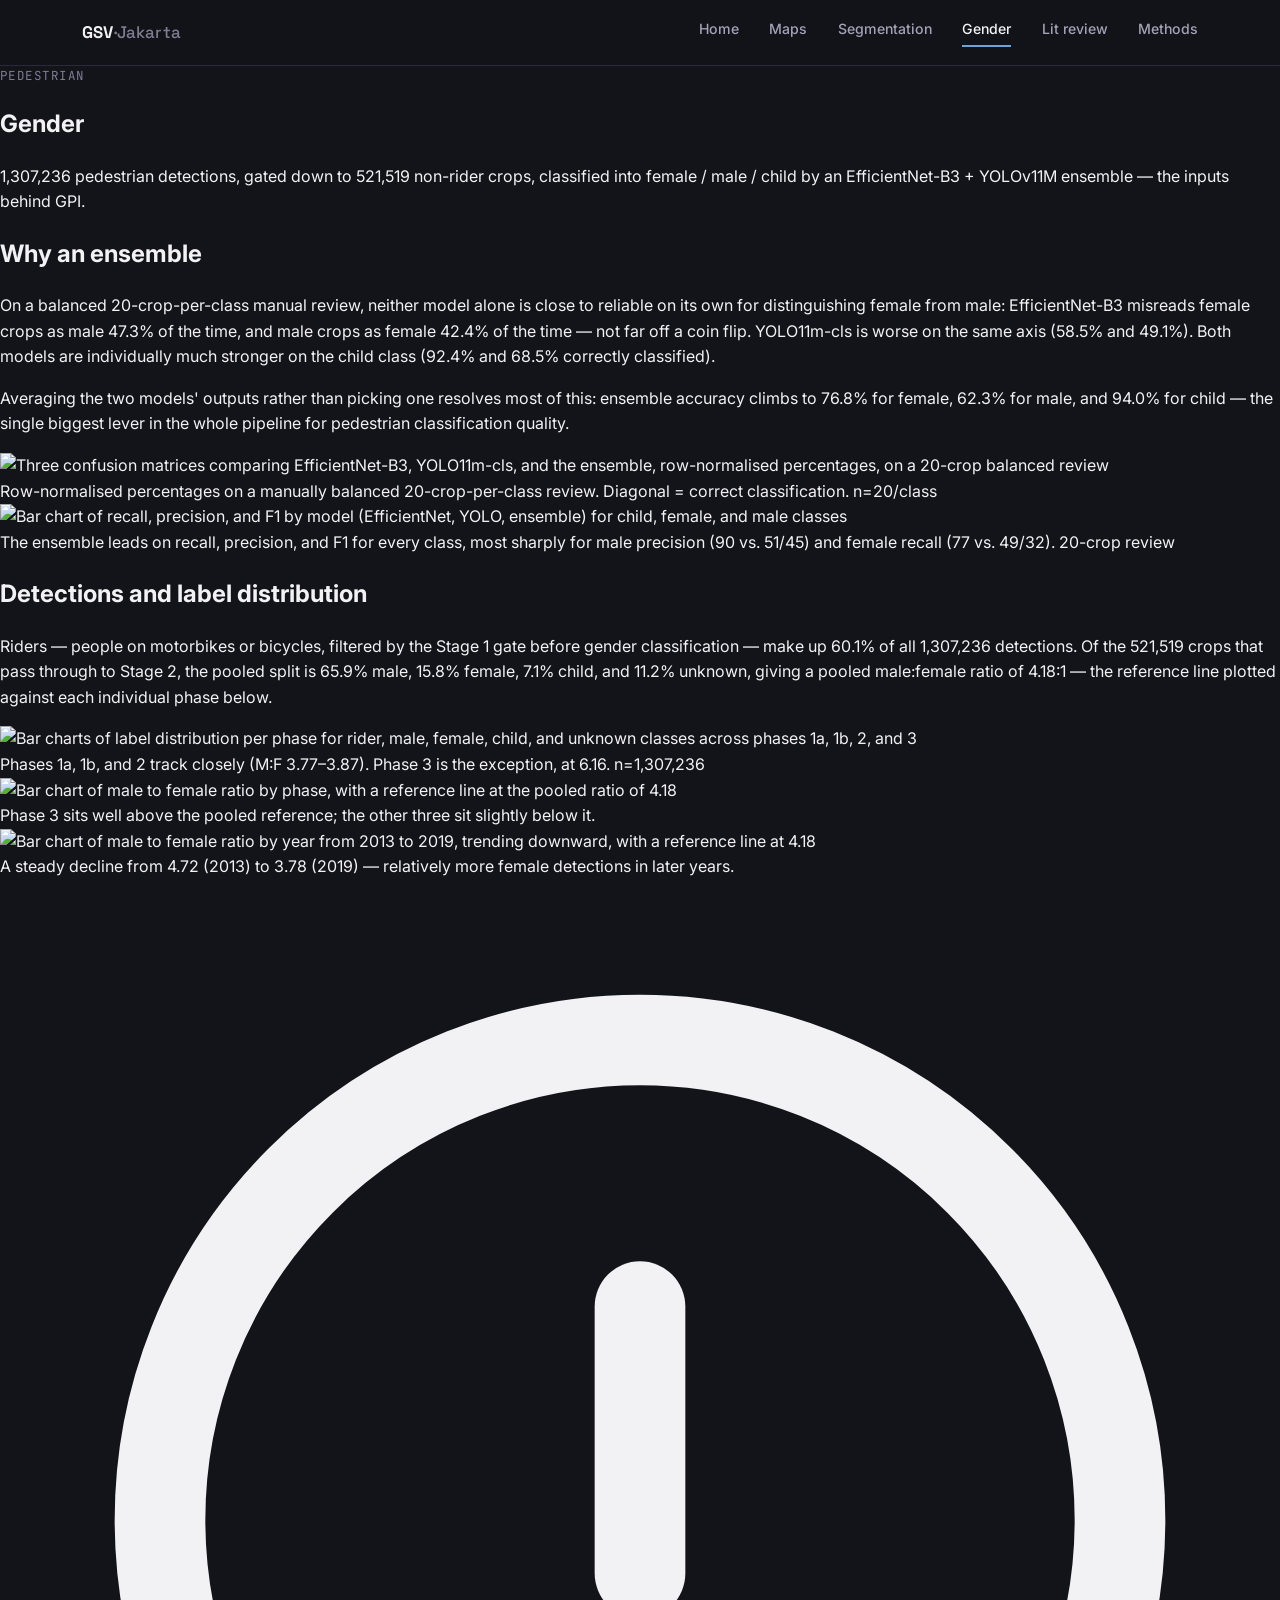
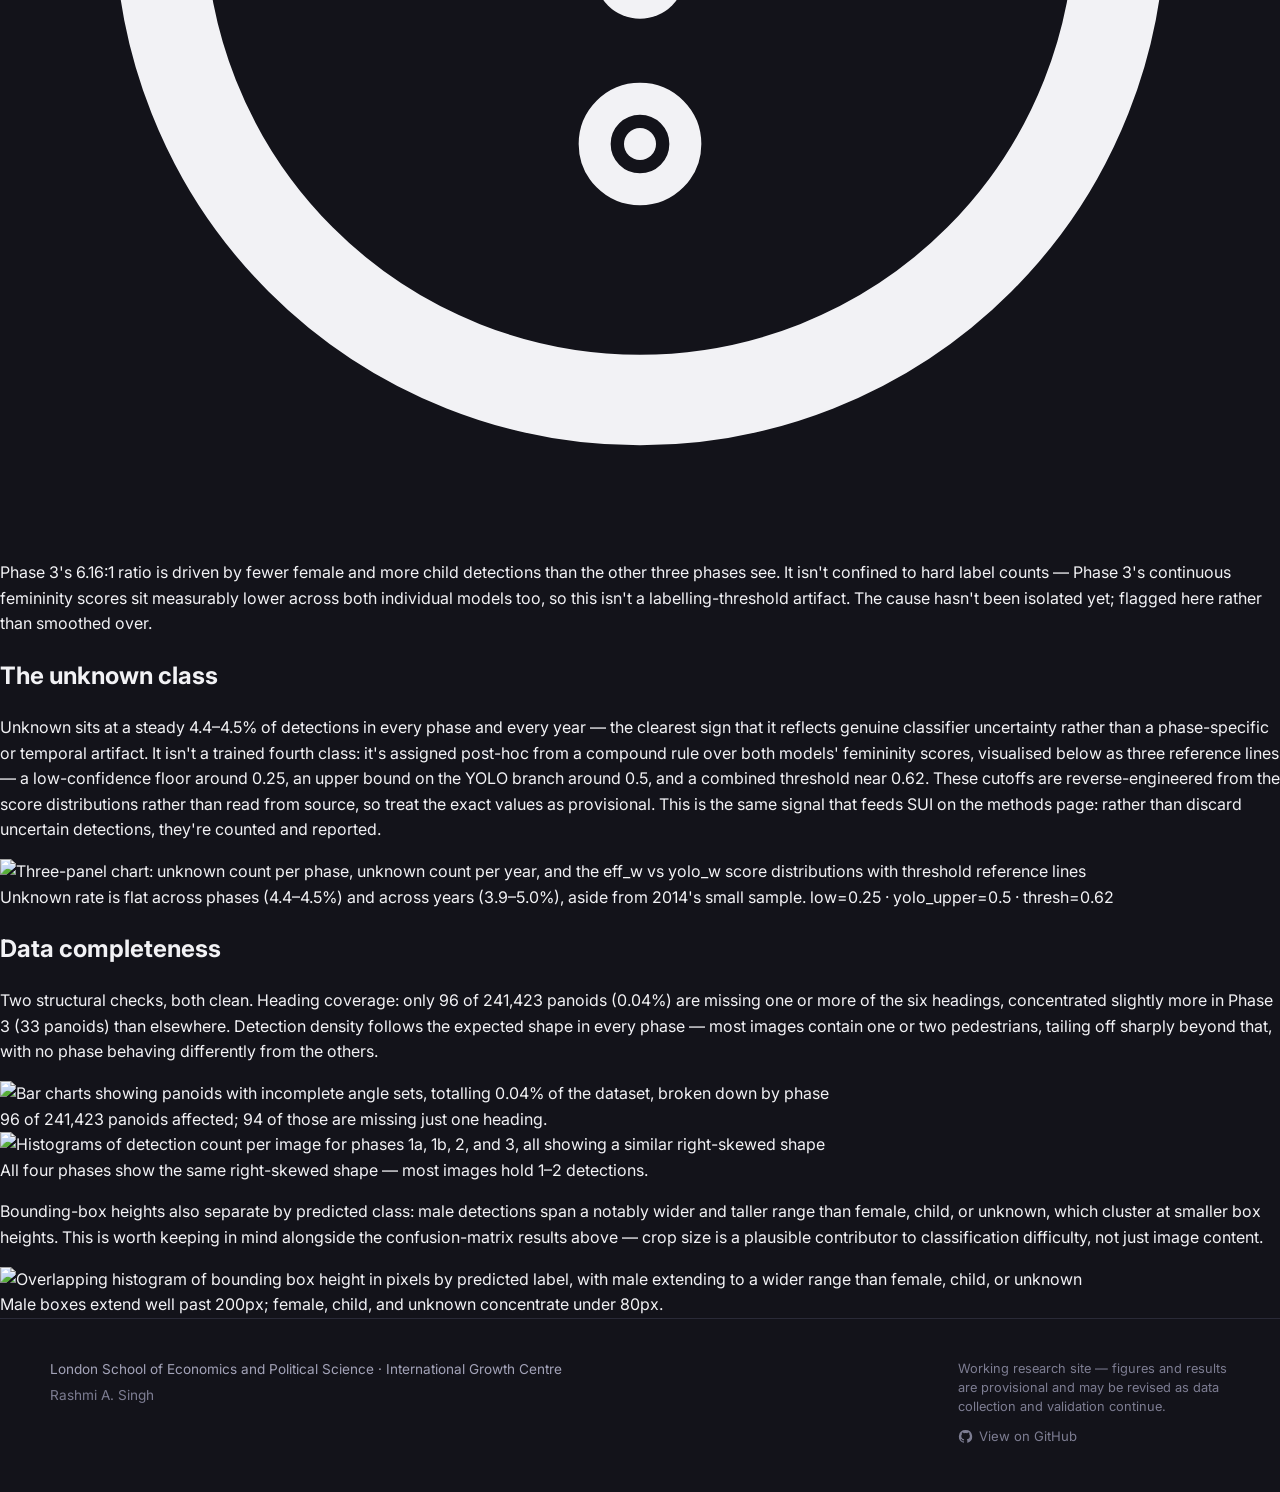
==== gender.html @ 0da16a94 "rest of the pages" ====
<!DOCTYPE html>
<html lang="en">
<head>
<meta charset="UTF-8">
<meta name="viewport" content="width=device-width, initial-scale=1.0">
<title>Gender — GSV-Jakarta</title>
<meta name="description" content="Pedestrian gender classification results across 1.3M+ detections: ensemble validation, label distribution by phase, the unknown class, and data completeness checks.">
<link rel="preconnect" href="https://fonts.googleapis.com">
<link rel="preconnect" href="https://fonts.gstatic.com" crossorigin>
<link href="https://fonts.googleapis.com/css2?family=Space+Grotesk:wght@500;700&family=Inter:wght@400;500;600&family=JetBrains+Mono:wght@400;500&display=swap" rel="stylesheet">
<link rel="stylesheet" href="style.css">
</head>
<body>

<header class="site-header">
  <nav class="nav">
    <a href="index.html" class="nav-logo">GSV<span>·Jakarta</span></a>
    <div class="nav-links">
      <a href="index.html" class="nav-link">Home</a>
      <a href="maps.html" class="nav-link">Maps</a>
      <a href="segmentation.html" class="nav-link">Segmentation</a>
      <a href="gender.html" class="nav-link active">Gender</a>
      <a href="litreview.html" class="nav-link">Lit review</a>
      <a href="methods.html" class="nav-link">Methods</a>
    </div>
  </nav>
</header>

<main>

  <section class="page-hero">
    <div class="page-hero-inner">
      <p class="eyebrow">Pedestrian</p>
      <h1 class="page-title">Gender</h1>
      <p class="page-intro">1,307,236 pedestrian detections, gated down to 521,519 non-rider crops, classified into female / male / child by an EfficientNet-B3 + YOLOv11M ensemble &mdash; the inputs behind GPI.</p>
    </div>
  </section>

  <section class="content-section">
    <div class="content-inner">
      <h2>Why an ensemble</h2>
      <div class="prose">
        <p>On a balanced 20-crop-per-class manual review, neither model alone is close to reliable on its own for distinguishing female from male: EfficientNet-B3 misreads female crops as male 47.3% of the time, and male crops as female 42.4% of the time &mdash; not far off a coin flip. YOLO11m-cls is worse on the same axis (58.5% and 49.1%). Both models are individually much stronger on the child class (92.4% and 68.5% correctly classified).</p>
        <p>Averaging the two models' outputs rather than picking one resolves most of this: ensemble accuracy climbs to 76.8% for female, 62.3% for male, and 94.0% for child &mdash; the single biggest lever in the whole pipeline for pedestrian classification quality.</p>
      </div>
      <div class="figure-card">
        <img src="assets/gender/confusion_matrices_3model.png" alt="Three confusion matrices comparing EfficientNet-B3, YOLO11m-cls, and the ensemble, row-normalised percentages, on a 20-crop balanced review">
        <div class="figure-caption">
          <span class="figure-caption-text">Row-normalised percentages on a manually balanced 20-crop-per-class review. Diagonal = correct classification.</span>
          <span class="figure-caption-tag">n=20/class</span>
        </div>
      </div>
      <div class="figure-card">
        <img src="assets/gender/per_class_metrics.png" alt="Bar chart of recall, precision, and F1 by model (EfficientNet, YOLO, ensemble) for child, female, and male classes">
        <div class="figure-caption">
          <span class="figure-caption-text">The ensemble leads on recall, precision, and F1 for every class, most sharply for male precision (90 vs. 51/45) and female recall (77 vs. 49/32).</span>
          <span class="figure-caption-tag">20-crop review</span>
        </div>
      </div>
    </div>
  </section>

  <section class="content-section">
    <div class="content-inner">
      <h2>Detections and label distribution</h2>
      <div class="prose">
        <p>Riders &mdash; people on motorbikes or bicycles, filtered by the Stage 1 gate before gender classification &mdash; make up 60.1% of all 1,307,236 detections. Of the 521,519 crops that pass through to Stage 2, the pooled split is 65.9% male, 15.8% female, 7.1% child, and 11.2% unknown, giving a pooled male:female ratio of 4.18:1 &mdash; the reference line plotted against each individual phase below.</p>
      </div>
      <div class="figure-card">
        <img src="assets/gender/label_distribution.png" alt="Bar charts of label distribution per phase for rider, male, female, child, and unknown classes across phases 1a, 1b, 2, and 3">
        <div class="figure-caption">
          <span class="figure-caption-text">Phases 1a, 1b, and 2 track closely (M:F 3.77&ndash;3.87). Phase 3 is the exception, at 6.16.</span>
          <span class="figure-caption-tag">n=1,307,236</span>
        </div>
      </div>
      <div class="figure-grid">
        <div class="figure-card">
          <img src="assets/gender/mf_ratio_by_phase.png" alt="Bar chart of male to female ratio by phase, with a reference line at the pooled ratio of 4.18">
          <div class="figure-caption">
            <span class="figure-caption-text">Phase 3 sits well above the pooled reference; the other three sit slightly below it.</span>
          </div>
        </div>
        <div class="figure-card">
          <img src="assets/gender/mf_ratio_by_year.png" alt="Bar chart of male to female ratio by year from 2013 to 2019, trending downward, with a reference line at 4.18">
          <div class="figure-caption">
            <span class="figure-caption-text">A steady decline from 4.72 (2013) to 3.78 (2019) &mdash; relatively more female detections in later years.</span>
          </div>
        </div>
      </div>
      <div class="caveat-note">
        <svg viewBox="0 0 24 24" fill="none" stroke="currentColor" stroke-width="1.7" stroke-linecap="round" stroke-linejoin="round" aria-hidden="true"><circle cx="12" cy="12" r="9"/><path d="M12 8v5"/><circle cx="12" cy="16.2" r="0.3" fill="currentColor"/></svg>
        <span>Phase 3's 6.16:1 ratio is driven by fewer female and more child detections than the other three phases see. It isn't confined to hard label counts &mdash; Phase 3's continuous femininity scores sit measurably lower across both individual models too, so this isn't a labelling-threshold artifact. The cause hasn't been isolated yet; flagged here rather than smoothed over.</span>
      </div>
    </div>
  </section>

  <section class="content-section">
    <div class="content-inner">
      <h2>The unknown class</h2>
      <div class="prose">
        <p>Unknown sits at a steady 4.4&ndash;4.5% of detections in every phase and every year &mdash; the clearest sign that it reflects genuine classifier uncertainty rather than a phase-specific or temporal artifact. It isn't a trained fourth class: it's assigned post-hoc from a compound rule over both models' femininity scores, visualised below as three reference lines &mdash; a low-confidence floor around 0.25, an upper bound on the YOLO branch around 0.5, and a combined threshold near 0.62. These cutoffs are reverse-engineered from the score distributions rather than read from source, so treat the exact values as provisional. This is the same signal that feeds SUI on the methods page: rather than discard uncertain detections, they're counted and reported.</p>
      </div>
      <div class="figure-card">
        <img src="assets/gender/unknown_analysis.png" alt="Three-panel chart: unknown count per phase, unknown count per year, and the eff_w vs yolo_w score distributions with threshold reference lines">
        <div class="figure-caption">
          <span class="figure-caption-text">Unknown rate is flat across phases (4.4&ndash;4.5%) and across years (3.9&ndash;5.0%), aside from 2014's small sample.</span>
          <span class="figure-caption-tag">low=0.25 &middot; yolo_upper=0.5 &middot; thresh=0.62</span>
        </div>
      </div>
    </div>
  </section>

  <section class="content-section">
    <div class="content-inner">
      <h2>Data completeness</h2>
      <div class="prose">
        <p>Two structural checks, both clean. Heading coverage: only 96 of 241,423 panoids (0.04%) are missing one or more of the six headings, concentrated slightly more in Phase 3 (33 panoids) than elsewhere. Detection density follows the expected shape in every phase &mdash; most images contain one or two pedestrians, tailing off sharply beyond that, with no phase behaving differently from the others.</p>
      </div>
      <div class="figure-grid">
        <div class="figure-card">
          <img src="assets/gender/angle_coverage.png" alt="Bar charts showing panoids with incomplete angle sets, totalling 0.04% of the dataset, broken down by phase">
          <div class="figure-caption">
            <span class="figure-caption-text">96 of 241,423 panoids affected; 94 of those are missing just one heading.</span>
          </div>
        </div>
        <div class="figure-card">
          <img src="assets/gender/detections_per_image.png" alt="Histograms of detection count per image for phases 1a, 1b, 2, and 3, all showing a similar right-skewed shape">
          <div class="figure-caption">
            <span class="figure-caption-text">All four phases show the same right-skewed shape &mdash; most images hold 1&ndash;2 detections.</span>
          </div>
        </div>
      </div>
      <div class="prose">
        <p>Bounding-box heights also separate by predicted class: male detections span a notably wider and taller range than female, child, or unknown, which cluster at smaller box heights. This is worth keeping in mind alongside the confusion-matrix results above &mdash; crop size is a plausible contributor to classification difficulty, not just image content.</p>
      </div>
      <div class="figure-card">
        <img src="assets/gender/box_height_distribution.png" alt="Overlapping histogram of bounding box height in pixels by predicted label, with male extending to a wider range than female, child, or unknown">
        <div class="figure-caption">
          <span class="figure-caption-text">Male boxes extend well past 200px; female, child, and unknown concentrate under 80px.</span>
        </div>
      </div>
    </div>
  </section>

</main>

<footer class="site-footer">
  <div class="footer-inner">
    <div>
      <p class="footer-affiliation">London School of Economics and Political Science &middot; International Growth Centre</p>
      <p class="footer-name">Rashmi A. Singh</p>
    </div>
    <div>
      <p class="footer-note">Working research site &mdash; figures and results are provisional and may be revised as data collection and validation continue.</p>
      <a href="https://github.com/rashmi-a-singh/gsv-jakarta" class="footer-github">
        <svg viewBox="0 0 24 24" fill="currentColor" aria-hidden="true"><path d="M12 1.5a10.5 10.5 0 0 0-3.32 20.47c.53.1.72-.23.72-.51v-1.98c-2.94.64-3.56-1.28-3.56-1.28-.48-1.22-1.18-1.55-1.18-1.55-.96-.66.07-.65.07-.65 1.07.08 1.63 1.1 1.63 1.1.94 1.62 2.47 1.15 3.08.88.1-.68.37-1.15.67-1.42-2.35-.27-4.82-1.17-4.82-5.23 0-1.16.41-2.1 1.1-2.84-.11-.27-.48-1.36.1-2.83 0 0 .9-.29 2.95 1.08a10.2 10.2 0 0 1 5.37 0c2.04-1.37 2.94-1.08 2.94-1.08.59 1.47.22 2.56.11 2.83.68.74 1.1 1.68 1.1 2.84 0 4.07-2.48 4.96-4.84 5.22.38.33.72.97.72 1.96v2.9c0 .28.19.62.73.51A10.5 10.5 0 0 0 12 1.5z"/></svg>
        View on GitHub
      </a>
    </div>
  </div>
</footer>

</body>
</html>
---- style.css ----
/* ============================================================
   GSV-Jakarta — shared stylesheet
   Used across all pages: index, maps, segmentation, gender,
   litreview, methods. Keep nav/footer rules in sync across pages.
   ============================================================ */

:root {
  /* Surfaces */
  --bg: #13131a;
  --surface: #1a1a25;
  --surface-hover: #21212e;
  --border: #2a2a38;
  --border-strong: #3d3d52;

  /* Text */
  --text-primary: #f2f2f5;
  --text-secondary: #a3a3b8;
  --text-tertiary: #7d7d92;

  /* Phase palette — encodes data-collection phase and nothing else.
     Reused once as the general UI accent (phase-1a) for focus states,
     the active nav indicator, and the key-finding statistic. */
  --phase-1a: #6fa3d8;
  --phase-1b: #e2a355;
  --phase-2: #83cd97;
  --phase-3: #cd93d1;

  /* Type */
  --font-display: 'Space Grotesk', system-ui, sans-serif;
  --font-body: 'Inter', system-ui, sans-serif;
  --font-mono: 'JetBrains Mono', ui-monospace, SFMono-Regular, Menlo, monospace;

  /* Layout */
  --max-width: 1180px;
  --radius: 12px;
  --radius-sm: 8px;
}

* { box-sizing: border-box; }

html { scroll-behavior: smooth; }

body {
  margin: 0;
  background: var(--bg);
  color: var(--text-primary);
  font-family: var(--font-body);
  font-size: 16px;
  line-height: 1.6;
  -webkit-font-smoothing: antialiased;
  -moz-osx-font-smoothing: grayscale;
}

img, svg { display: block; max-width: 100%; }

a { color: inherit; text-decoration: none; }

.sr-only {
  position: absolute;
  width: 1px; height: 1px;
  padding: 0; margin: -1px;
  overflow: hidden;
  clip: rect(0, 0, 0, 0);
  white-space: nowrap;
  border: 0;
}

/* ---------- Header / Nav (shared across all pages) ---------- */

.site-header {
  position: sticky;
  top: 0;
  z-index: 100;
  border-bottom: 1px solid var(--border);
  background: rgba(19, 19, 26, 0.92);
  backdrop-filter: blur(8px);
  -webkit-backdrop-filter: blur(8px);
}

.nav {
  max-width: var(--max-width);
  margin: 0 auto;
  padding: 1.1rem 2rem;
  display: flex;
  align-items: center;
  justify-content: space-between;
  gap: 1.5rem;
}

.nav-logo {
  font-family: var(--font-display);
  font-weight: 700;
  font-size: 1.05rem;
  letter-spacing: 0.01em;
  white-space: nowrap;
}

.nav-logo span {
  color: var(--text-tertiary);
  font-weight: 500;
}

.nav-links {
  display: flex;
  align-items: center;
  gap: 1.9rem;
  flex-wrap: wrap;
}

.nav-link {
  font-size: 0.88rem;
  font-weight: 500;
  color: var(--text-secondary);
  padding-bottom: 0.3rem;
  border-bottom: 2px solid transparent;
  transition: color 0.15s ease, border-color 0.15s ease;
}

.nav-link:hover { color: var(--text-primary); }

.nav-link.active {
  color: var(--text-primary);
  border-bottom-color: var(--phase-1a);
}

/* ---------- Hero ---------- */

.hero { padding: 5.5rem 2rem 4.5rem; overflow: hidden; }

.hero-inner {
  max-width: var(--max-width);
  margin: 0 auto;
  display: grid;
  grid-template-columns: minmax(0, 1fr) minmax(0, 420px);
  align-items: center;
  gap: 2rem;
}

.hero-content { position: relative; z-index: 2; }

.hero-content > * { animation: rise 0.6s ease both; }
.hero-content > *:nth-child(2) { animation-delay: 0.06s; }
.hero-content > *:nth-child(3) { animation-delay: 0.12s; }
.hero-content > *:nth-child(4) { animation-delay: 0.18s; }

@keyframes rise {
  from { opacity: 0; transform: translateY(10px); }
  to { opacity: 1; transform: translateY(0); }
}

.eyebrow {
  font-family: var(--font-mono);
  font-size: 0.78rem;
  letter-spacing: 0.12em;
  text-transform: uppercase;
  color: var(--text-tertiary);
  margin: 0 0 1.1rem;
}

.hero-title {
  font-family: var(--font-display);
  font-weight: 700;
  font-size: clamp(2.6rem, 5.4vw, 4.2rem);
  line-height: 1;
  text-transform: uppercase;
  margin: 0 0 1.15rem;
}

.hero-subtitle {
  font-size: clamp(1rem, 1.6vw, 1.25rem);
  color: var(--text-secondary);
  max-width: 46ch;
  font-weight: 400;
  margin: 0 0 1.75rem;
}

.hero-finding {
  display: inline-flex;
  align-items: baseline;
  flex-wrap: wrap;
  gap: 0.5em;
  font-size: 0.98rem;
  color: var(--text-primary);
  background: var(--surface);
  border: 1px solid var(--border);
  border-left: 3px solid var(--border-strong);
  border-radius: var(--radius-sm);
  padding: 0.85rem 1.1rem;
  max-width: 52ch;
  line-height: 1.5;
}

.hero-finding-stat {
  font-family: var(--font-mono);
  font-weight: 500;
  color: var(--phase-1a);
  white-space: nowrap;
}

.hero-motif {
  position: relative;
  height: 100%;
  min-height: 260px;
  mask-image: linear-gradient(to left, black 30%, transparent 92%);
  -webkit-mask-image: linear-gradient(to left, black 30%, transparent 92%);
}

.hero-motif svg { width: 100%; height: 100%; overflow: visible; }

/* ---------- Stats bar ---------- */

.stats-bar { border-top: 1px solid var(--border); border-bottom: 1px solid var(--border); }

.stats-inner {
  max-width: var(--max-width);
  margin: 0 auto;
  padding: 1.75rem 2rem;
  display: flex;
  flex-wrap: wrap;
}

.stat { flex: 1 1 160px; padding: 0 1.75rem; border-left: 1px solid var(--border); }
.stat:first-child { border-left: none; padding-left: 0; }

.stat-value {
  display: block;
  font-family: var(--font-mono);
  font-weight: 500;
  font-size: 1.5rem;
  white-space: nowrap;
}

.stat-label {
  display: block;
  font-size: 0.76rem;
  letter-spacing: 0.04em;
  text-transform: uppercase;
  color: var(--text-tertiary);
  margin-top: 0.35rem;
}

/* ---------- Section labels (reused above any content block) ---------- */

.section-label {
  font-family: var(--font-mono);
  font-size: 0.78rem;
  letter-spacing: 0.1em;
  text-transform: uppercase;
  color: var(--text-tertiary);
  margin: 0 0 0.6rem;
}

.section-heading {
  font-family: var(--font-display);
  font-weight: 700;
  font-size: 1.6rem;
  margin: 0 0 2.25rem;
}

/* ---------- Card grid ---------- */

.card-grid-section { padding: 4.5rem 2rem; }

.section-intro { max-width: var(--max-width); margin: 0 auto; }

.card-grid {
  max-width: var(--max-width);
  margin: 0 auto;
  display: grid;
  grid-template-columns: repeat(auto-fit, minmax(260px, 1fr));
  gap: 1.25rem;
}

.card {
  display: flex;
  flex-direction: column;
  background: var(--surface);
  border: 1px solid var(--border);
  border-radius: var(--radius);
  padding: 1.75rem;
  transition: transform 0.18s ease, border-color 0.18s ease, background 0.18s ease;
}

.card:hover {
  transform: translateY(-3px);
  border-color: var(--border-strong);
  background: var(--surface-hover);
}

.card-icon { width: 22px; height: 22px; margin-bottom: 1.1rem; color: var(--text-secondary); }

.card-eyebrow {
  font-family: var(--font-mono);
  font-size: 0.72rem;
  letter-spacing: 0.08em;
  text-transform: uppercase;
  color: var(--text-tertiary);
  margin: 0 0 0.5rem;
}

.card-title { font-family: var(--font-display); font-weight: 700; font-size: 1.25rem; margin: 0 0 0.6rem; }

.card-desc { font-size: 0.92rem; color: var(--text-secondary); line-height: 1.55; margin: 0 0 1.25rem; flex-grow: 1; }

.card-arrow {
  font-family: var(--font-mono);
  font-size: 0.85rem;
  color: var(--text-tertiary);
  transition: color 0.18s ease, transform 0.18s ease;
}

.card:hover .card-arrow { color: var(--text-primary); transform: translateX(3px); }

/* ---------- Footer (shared across all pages) ---------- */

.site-footer { border-top: 1px solid var(--border); padding: 2.5rem 2rem; }

.footer-inner {
  max-width: var(--max-width);
  margin: 0 auto;
  display: flex;
  flex-wrap: wrap;
  justify-content: space-between;
  align-items: flex-start;
  gap: 1.5rem;
}

.footer-affiliation { font-size: 0.85rem; color: var(--text-secondary); margin: 0 0 0.3rem; }
.footer-name { font-size: 0.85rem; color: var(--text-tertiary); margin: 0; }

.footer-note { font-size: 0.8rem; color: var(--text-tertiary); max-width: 34ch; line-height: 1.5; margin: 0; }

.footer-github {
  display: inline-flex;
  align-items: center;
  gap: 0.4rem;
  font-size: 0.82rem;
  color: var(--text-tertiary);
  transition: color 0.15s ease;
  margin-top: 0.6rem;
}

.footer-github:hover { color: var(--text-primary); }
.footer-github svg { width: 15px; height: 15px; }

/* ---------- Accessibility ---------- */

a:focus-visible, .card:focus-visible {
  outline: 2px solid var(--phase-1a);
  outline-offset: 2px;
  border-radius: 4px;
}

@media (prefers-reduced-motion: reduce) {
  html { scroll-behavior: auto; }
  .hero-content > *, .card { animation: none !important; transition: none !important; }
}

/* ---------- Responsive ---------- */

@media (max-width: 860px) {
  .hero-inner { grid-template-columns: 1fr; }
  .hero-motif { display: none; }
  .nav { padding: 1rem 1.25rem; }
  .nav-links { gap: 1.1rem; }
  .hero { padding: 3.5rem 1.25rem 3rem; }
  .stats-inner { padding: 1.5rem 1.25rem; }
  .stat { flex: 1 1 45%; border-left: none !important; padding-left: 0 !important; margin-bottom: 1rem; }
  .card-grid-section { padding: 3rem 1.25rem; }
  .site-footer { padding: 2rem 1.25rem; }
}

@media (max-width: 480px) {
  .nav-links { gap: 0.85rem; }
  .nav-link { font-size: 0.8rem; }
  .stat { flex: 1 1 100%; }
}
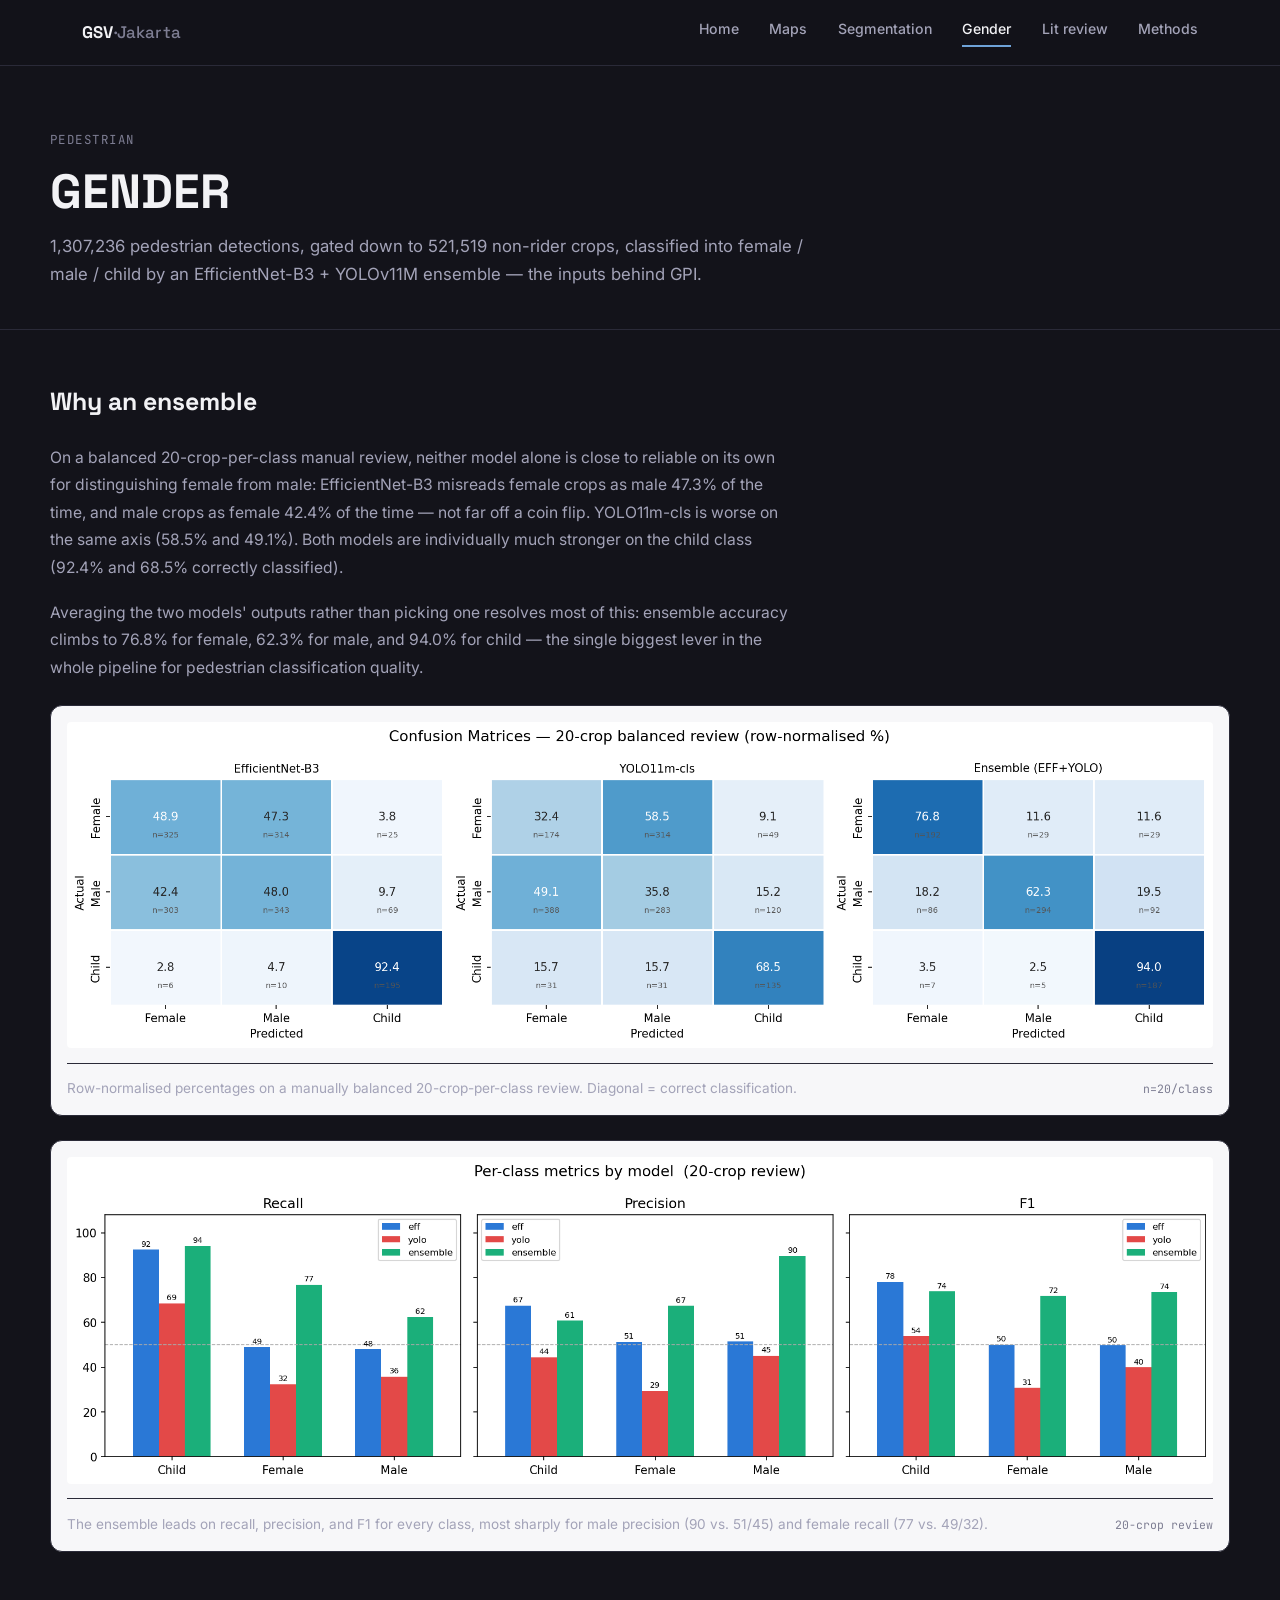
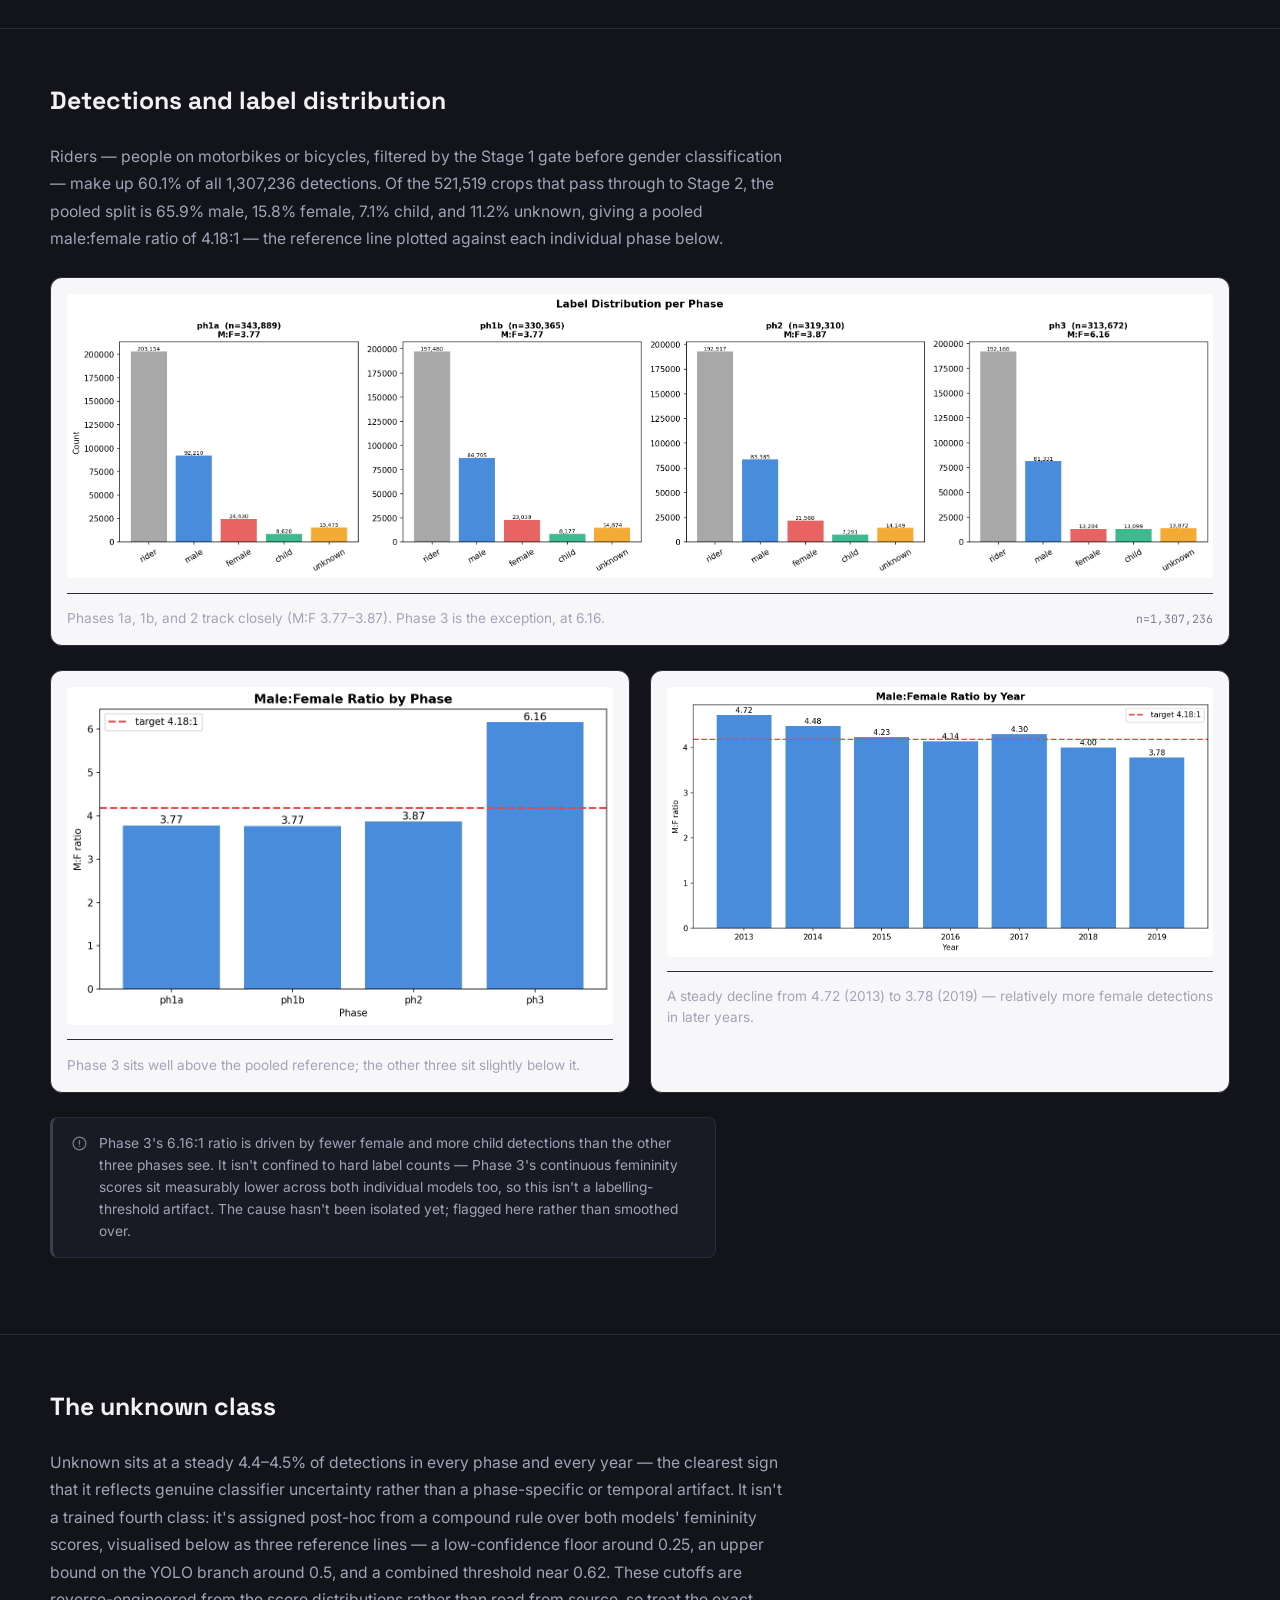
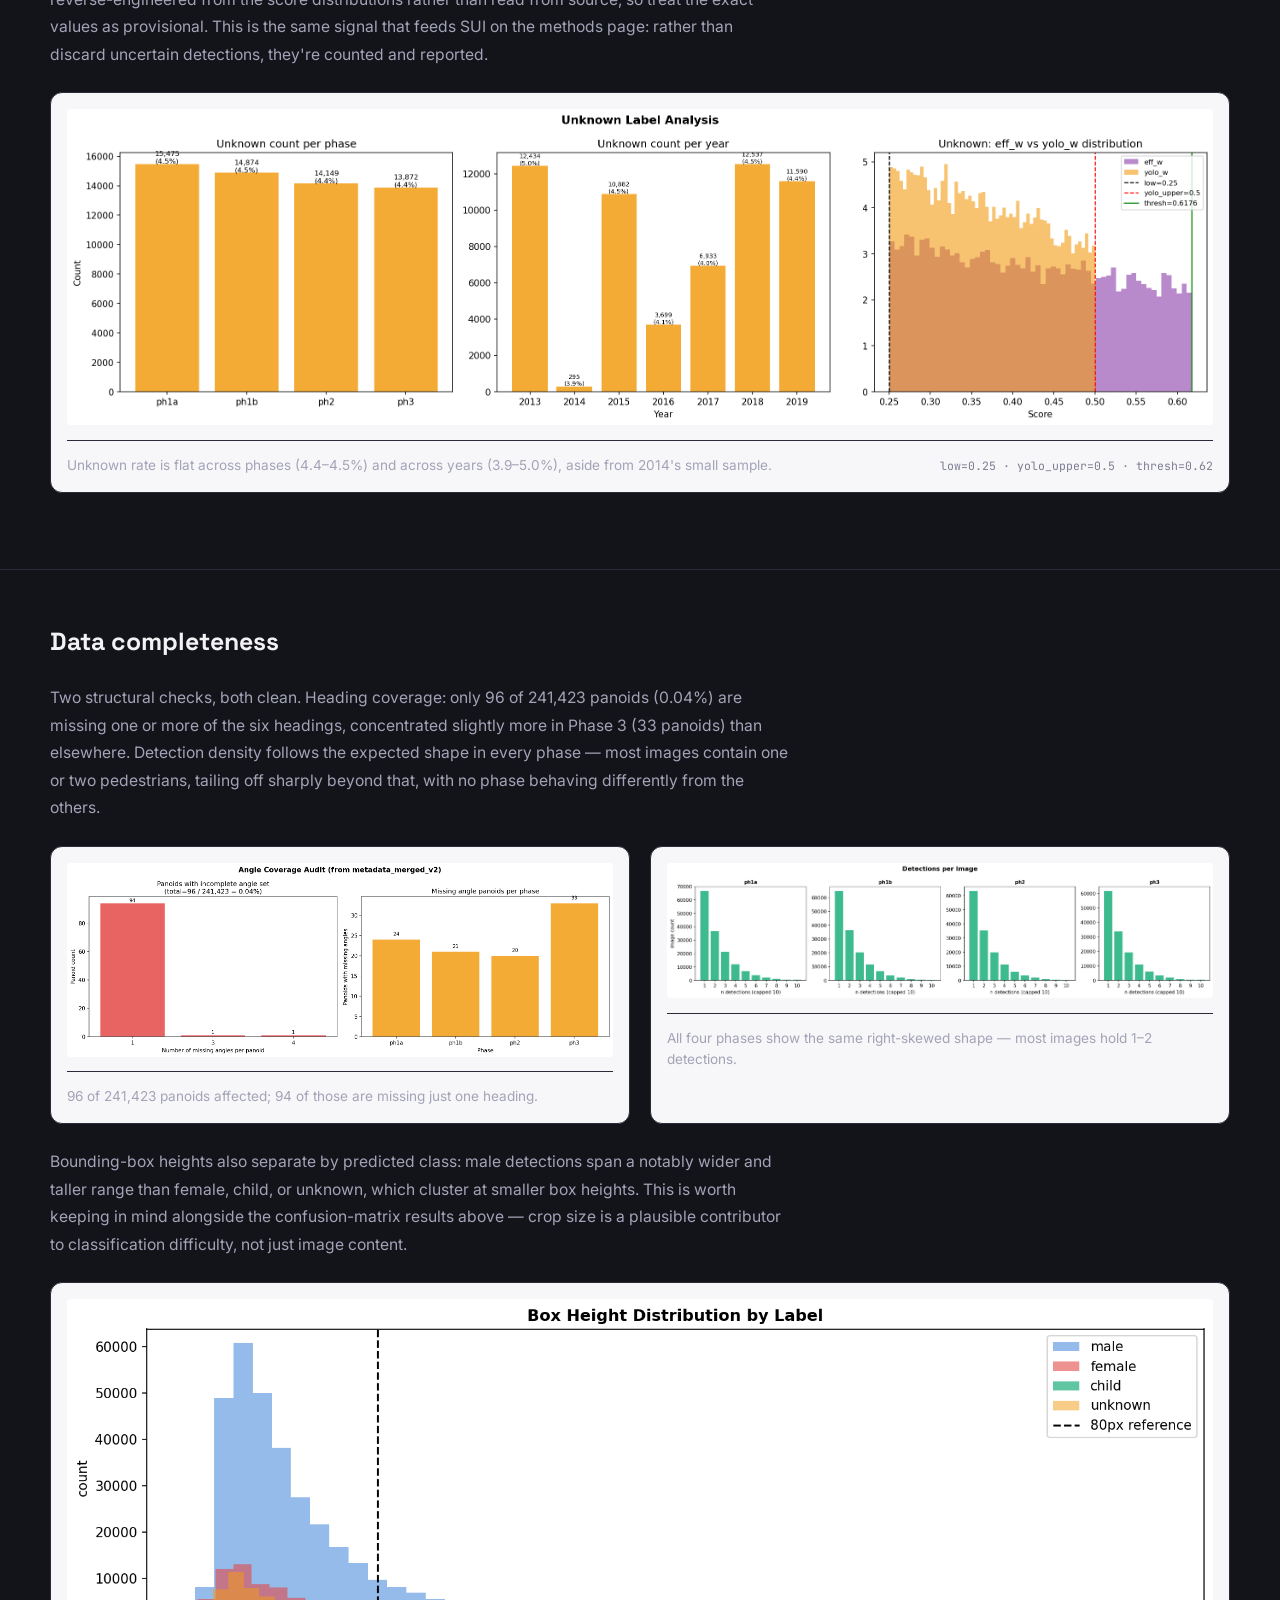
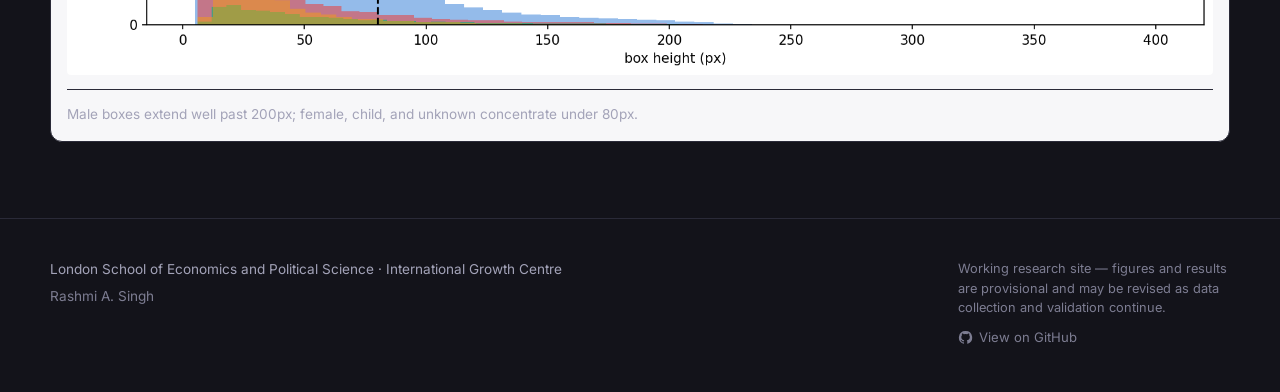
==== commit 9694c573: "Rename gender_1.html to gender.html" ====
--- a/gender.html
+++ b/gender.html
@@ -44,14 +44,14 @@
         <p>Averaging the two models' outputs rather than picking one resolves most of this: ensemble accuracy climbs to 76.8% for female, 62.3% for male, and 94.0% for child &mdash; the single biggest lever in the whole pipeline for pedestrian classification quality.</p>
       </div>
       <div class="figure-card">
-        <img src="assets/gender/confusion_matrices_3model.png" alt="Three confusion matrices comparing EfficientNet-B3, YOLO11m-cls, and the ensemble, row-normalised percentages, on a 20-crop balanced review">
+        <img src="confusion_matrices_3model.png" alt="Three confusion matrices comparing EfficientNet-B3, YOLO11m-cls, and the ensemble, row-normalised percentages, on a 20-crop balanced review">
         <div class="figure-caption">
           <span class="figure-caption-text">Row-normalised percentages on a manually balanced 20-crop-per-class review. Diagonal = correct classification.</span>
           <span class="figure-caption-tag">n=20/class</span>
         </div>
       </div>
       <div class="figure-card">
-        <img src="assets/gender/per_class_metrics.png" alt="Bar chart of recall, precision, and F1 by model (EfficientNet, YOLO, ensemble) for child, female, and male classes">
+        <img src="per_class_metrics.png" alt="Bar chart of recall, precision, and F1 by model (EfficientNet, YOLO, ensemble) for child, female, and male classes">
         <div class="figure-caption">
           <span class="figure-caption-text">The ensemble leads on recall, precision, and F1 for every class, most sharply for male precision (90 vs. 51/45) and female recall (77 vs. 49/32).</span>
           <span class="figure-caption-tag">20-crop review</span>
@@ -67,7 +67,7 @@
         <p>Riders &mdash; people on motorbikes or bicycles, filtered by the Stage 1 gate before gender classification &mdash; make up 60.1% of all 1,307,236 detections. Of the 521,519 crops that pass through to Stage 2, the pooled split is 65.9% male, 15.8% female, 7.1% child, and 11.2% unknown, giving a pooled male:female ratio of 4.18:1 &mdash; the reference line plotted against each individual phase below.</p>
       </div>
       <div class="figure-card">
-        <img src="assets/gender/label_distribution.png" alt="Bar charts of label distribution per phase for rider, male, female, child, and unknown classes across phases 1a, 1b, 2, and 3">
+        <img src="label_distribution.png" alt="Bar charts of label distribution per phase for rider, male, female, child, and unknown classes across phases 1a, 1b, 2, and 3">
         <div class="figure-caption">
           <span class="figure-caption-text">Phases 1a, 1b, and 2 track closely (M:F 3.77&ndash;3.87). Phase 3 is the exception, at 6.16.</span>
           <span class="figure-caption-tag">n=1,307,236</span>
@@ -75,13 +75,13 @@
       </div>
       <div class="figure-grid">
         <div class="figure-card">
-          <img src="assets/gender/mf_ratio_by_phase.png" alt="Bar chart of male to female ratio by phase, with a reference line at the pooled ratio of 4.18">
+          <img src="mf_ratio_by_phase.png" alt="Bar chart of male to female ratio by phase, with a reference line at the pooled ratio of 4.18">
           <div class="figure-caption">
             <span class="figure-caption-text">Phase 3 sits well above the pooled reference; the other three sit slightly below it.</span>
           </div>
         </div>
         <div class="figure-card">
-          <img src="assets/gender/mf_ratio_by_year.png" alt="Bar chart of male to female ratio by year from 2013 to 2019, trending downward, with a reference line at 4.18">
+          <img src="mf_ratio_by_year.png" alt="Bar chart of male to female ratio by year from 2013 to 2019, trending downward, with a reference line at 4.18">
           <div class="figure-caption">
             <span class="figure-caption-text">A steady decline from 4.72 (2013) to 3.78 (2019) &mdash; relatively more female detections in later years.</span>
           </div>
@@ -101,7 +101,7 @@
         <p>Unknown sits at a steady 4.4&ndash;4.5% of detections in every phase and every year &mdash; the clearest sign that it reflects genuine classifier uncertainty rather than a phase-specific or temporal artifact. It isn't a trained fourth class: it's assigned post-hoc from a compound rule over both models' femininity scores, visualised below as three reference lines &mdash; a low-confidence floor around 0.25, an upper bound on the YOLO branch around 0.5, and a combined threshold near 0.62. These cutoffs are reverse-engineered from the score distributions rather than read from source, so treat the exact values as provisional. This is the same signal that feeds SUI on the methods page: rather than discard uncertain detections, they're counted and reported.</p>
       </div>
       <div class="figure-card">
-        <img src="assets/gender/unknown_analysis.png" alt="Three-panel chart: unknown count per phase, unknown count per year, and the eff_w vs yolo_w score distributions with threshold reference lines">
+        <img src="unknown_analysis.png" alt="Three-panel chart: unknown count per phase, unknown count per year, and the eff_w vs yolo_w score distributions with threshold reference lines">
         <div class="figure-caption">
           <span class="figure-caption-text">Unknown rate is flat across phases (4.4&ndash;4.5%) and across years (3.9&ndash;5.0%), aside from 2014's small sample.</span>
           <span class="figure-caption-tag">low=0.25 &middot; yolo_upper=0.5 &middot; thresh=0.62</span>
@@ -118,13 +118,13 @@
       </div>
       <div class="figure-grid">
         <div class="figure-card">
-          <img src="assets/gender/angle_coverage.png" alt="Bar charts showing panoids with incomplete angle sets, totalling 0.04% of the dataset, broken down by phase">
+          <img src="angle_coverage.png" alt="Bar charts showing panoids with incomplete angle sets, totalling 0.04% of the dataset, broken down by phase">
           <div class="figure-caption">
             <span class="figure-caption-text">96 of 241,423 panoids affected; 94 of those are missing just one heading.</span>
           </div>
         </div>
         <div class="figure-card">
-          <img src="assets/gender/detections_per_image.png" alt="Histograms of detection count per image for phases 1a, 1b, 2, and 3, all showing a similar right-skewed shape">
+          <img src="detections_per_image.png" alt="Histograms of detection count per image for phases 1a, 1b, 2, and 3, all showing a similar right-skewed shape">
           <div class="figure-caption">
             <span class="figure-caption-text">All four phases show the same right-skewed shape &mdash; most images hold 1&ndash;2 detections.</span>
           </div>
@@ -134,7 +134,7 @@
         <p>Bounding-box heights also separate by predicted class: male detections span a notably wider and taller range than female, child, or unknown, which cluster at smaller box heights. This is worth keeping in mind alongside the confusion-matrix results above &mdash; crop size is a plausible contributor to classification difficulty, not just image content.</p>
       </div>
       <div class="figure-card">
-        <img src="assets/gender/box_height_distribution.png" alt="Overlapping histogram of bounding box height in pixels by predicted label, with male extending to a wider range than female, child, or unknown">
+        <img src="box_height_distribution.png" alt="Overlapping histogram of bounding box height in pixels by predicted label, with male extending to a wider range than female, child, or unknown">
         <div class="figure-caption">
           <span class="figure-caption-text">Male boxes extend well past 200px; female, child, and unknown concentrate under 80px.</span>
         </div>
--- a/style.css
+++ b/style.css
@@ -342,6 +342,341 @@
 
 .footer-github:hover { color: var(--text-primary); }
 .footer-github svg { width: 15px; height: 15px; }
+
+/* ---------- Page hero (used on every page except index) ---------- */
+
+.page-hero { padding: 4rem 2rem 2.5rem; }
+
+.page-hero-inner { max-width: var(--max-width); margin: 0 auto; }
+
+.page-title {
+  font-family: var(--font-display);
+  font-weight: 700;
+  font-size: clamp(2.2rem, 4vw, 3rem);
+  text-transform: uppercase;
+  line-height: 1.05;
+  margin: 0 0 1rem;
+}
+
+.page-intro { font-size: 1.05rem; color: var(--text-secondary); max-width: 70ch; margin: 0; line-height: 1.65; }
+
+/* ---------- Gallery grid (maps.html) ---------- */
+
+.gallery-section { padding: 1rem 2rem 3rem; }
+
+.gallery-grid {
+  max-width: var(--max-width);
+  margin: 0 auto;
+  display: grid;
+  grid-template-columns: repeat(auto-fill, minmax(220px, 1fr));
+  gap: 1.1rem;
+}
+
+.gallery-item {
+  background: var(--surface);
+  border: 1px solid var(--border);
+  border-radius: var(--radius);
+  overflow: hidden;
+  cursor: pointer;
+  padding: 0;
+  text-align: left;
+  font: inherit;
+  color: inherit;
+  transition: border-color 0.18s ease, transform 0.18s ease;
+}
+
+.gallery-item:hover { border-color: var(--border-strong); transform: translateY(-2px); }
+
+.gallery-item img { width: 100%; aspect-ratio: 1650 / 1789; object-fit: cover; }
+
+.gallery-caption {
+  display: flex;
+  align-items: center;
+  justify-content: space-between;
+  padding: 0.7rem 0.9rem;
+  border-top: 1px solid var(--border);
+}
+
+.gallery-caption-month {
+  font-family: var(--font-mono);
+  font-size: 0.82rem;
+  letter-spacing: 0.03em;
+  text-transform: uppercase;
+  color: var(--text-secondary);
+}
+
+.gallery-caption-n { font-family: var(--font-mono); font-size: 0.78rem; color: var(--text-tertiary); }
+
+/* ---------- Overview banner ---------- */
+
+.overview-banner-section { padding: 0 2rem 4.5rem; }
+
+.overview-banner {
+  max-width: var(--max-width);
+  margin: 0 auto;
+  display: grid;
+  grid-template-columns: minmax(0, 1fr) minmax(0, 340px);
+  gap: 2rem;
+  align-items: center;
+  background: var(--surface);
+  border: 1px solid var(--border);
+  border-radius: var(--radius);
+  padding: 1.5rem;
+}
+
+.overview-banner img {
+  width: 100%;
+  border-radius: var(--radius-sm);
+  border: 1px solid var(--border);
+  cursor: pointer;
+}
+
+.overview-banner-text .card-eyebrow { margin-bottom: 0.7rem; }
+.overview-banner-text h3 { font-family: var(--font-display); font-weight: 700; font-size: 1.2rem; margin: 0 0 0.6rem; }
+.overview-banner-text p { font-size: 0.92rem; color: var(--text-secondary); line-height: 1.6; margin: 0; }
+
+/* ---------- Lightbox ---------- */
+
+.lightbox {
+  position: fixed;
+  inset: 0;
+  background: rgba(8, 8, 12, 0.94);
+  z-index: 1000;
+  display: none;
+  align-items: center;
+  justify-content: center;
+  padding: 2rem;
+}
+
+.lightbox.open { display: flex; }
+
+.lightbox-figure { max-width: 92vw; max-height: 88vh; display: flex; flex-direction: column; align-items: center; gap: 0.9rem; }
+
+.lightbox-figure img {
+  max-width: 92vw;
+  max-height: 76vh;
+  width: auto;
+  border-radius: var(--radius-sm);
+  border: 1px solid var(--border-strong);
+}
+
+.lightbox-caption { font-family: var(--font-mono); font-size: 0.85rem; color: var(--text-secondary); letter-spacing: 0.02em; }
+
+.lightbox-close, .lightbox-prev, .lightbox-next {
+  position: absolute;
+  background: var(--surface);
+  border: 1px solid var(--border-strong);
+  color: var(--text-primary);
+  border-radius: 50%;
+  width: 42px;
+  height: 42px;
+  display: flex;
+  align-items: center;
+  justify-content: center;
+  cursor: pointer;
+  font-family: var(--font-body);
+  font-size: 1.1rem;
+  line-height: 1;
+  transition: background 0.15s ease;
+}
+
+.lightbox-close:hover, .lightbox-prev:hover, .lightbox-next:hover { background: var(--surface-hover); }
+
+.lightbox-close { top: 1.5rem; right: 1.5rem; }
+.lightbox-prev { left: 1.5rem; top: 50%; transform: translateY(-50%); }
+.lightbox-next { right: 1.5rem; top: 50%; transform: translateY(-50%); }
+
+@media (max-width: 640px) {
+  .overview-banner { grid-template-columns: 1fr; }
+  .lightbox-prev, .lightbox-next { width: 36px; height: 36px; }
+  .lightbox-close { top: 1rem; right: 1rem; }
+  .lightbox-prev { left: 1rem; }
+  .lightbox-next { right: 1rem; }
+}
+
+/* ---------- Content sections (methods / segmentation / gender / litreview) ---------- */
+
+.content-section { padding: 3.25rem 2rem; border-top: 1px solid var(--border); }
+.content-section:first-of-type { border-top: none; }
+
+.content-inner { max-width: var(--max-width); margin: 0 auto; }
+
+.content-inner h2 {
+  font-family: var(--font-display);
+  font-weight: 700;
+  font-size: 1.55rem;
+  margin: 0 0 1.4rem;
+}
+
+.content-inner .prose { max-width: 74ch; }
+.content-inner .prose p { color: var(--text-secondary); font-size: 0.98rem; line-height: 1.75; margin: 0 0 1.1rem; }
+.content-inner .prose p:last-child { margin-bottom: 0; }
+.content-inner .prose strong { color: var(--text-primary); font-weight: 600; }
+.content-inner .prose code { font-family: var(--font-mono); font-size: 0.88em; color: var(--text-primary); background: var(--surface); padding: 0.1em 0.4em; border-radius: 4px; }
+
+/* Numbered / labelled stage cards */
+.stage-grid {
+  display: grid;
+  grid-template-columns: repeat(auto-fit, minmax(230px, 1fr));
+  gap: 1.1rem;
+  margin-top: 1.75rem;
+}
+
+.stage-card { background: var(--surface); border: 1px solid var(--border); border-radius: var(--radius); padding: 1.5rem; }
+.stage-card .card-eyebrow { margin-bottom: 0.5rem; }
+.stage-card h3 { font-family: var(--font-display); font-weight: 700; font-size: 1.05rem; margin: 0 0 0.6rem; }
+.stage-card p { font-size: 0.88rem; color: var(--text-secondary); line-height: 1.6; margin: 0 0 0.6rem; }
+.stage-card ul { margin: 0; padding-left: 1.1rem; font-size: 0.85rem; color: var(--text-secondary); line-height: 1.7; }
+.stage-card .stage-meta {
+  display: inline-block;
+  font-family: var(--font-mono);
+  font-size: 0.74rem;
+  color: var(--text-tertiary);
+  border-top: 1px solid var(--border);
+  padding-top: 0.6rem;
+  margin-top: 0.4rem;
+  width: 100%;
+}
+
+/* Formula / definition boxes */
+.formula-box {
+  background: var(--surface);
+  border: 1px solid var(--border);
+  border-radius: var(--radius);
+  padding: 1.5rem 1.75rem;
+  margin: 1.5rem 0;
+}
+
+.formula-box + .formula-box { margin-top: 1.1rem; }
+
+.formula-name { font-family: var(--font-display); font-weight: 700; font-size: 1.05rem; margin: 0 0 0.9rem; }
+
+.formula-eq {
+  display: block;
+  font-family: var(--font-mono);
+  font-size: 0.95rem;
+  color: var(--phase-1a);
+  background: var(--bg);
+  border: 1px solid var(--border);
+  border-radius: var(--radius-sm);
+  padding: 0.8rem 1rem;
+  margin: 0 0 1rem;
+  overflow-x: auto;
+  white-space: nowrap;
+}
+
+.formula-box p { font-size: 0.88rem; color: var(--text-secondary); line-height: 1.65; margin: 0 0 0.6rem; }
+.formula-box p:last-child { margin-bottom: 0; }
+
+.formula-terms { list-style: none; margin: 0 0 1rem; padding: 0; font-size: 0.85rem; color: var(--text-secondary); }
+.formula-terms li { padding: 0.3rem 0; border-top: 1px solid var(--border); }
+.formula-terms li:first-child { border-top: none; }
+.formula-terms code { font-family: var(--font-mono); color: var(--text-primary); margin-right: 0.5em; }
+
+/* Stat callouts inline in prose (e.g. validation numbers) */
+.stat-inline-row { display: flex; flex-wrap: wrap; gap: 1.25rem; margin: 1.5rem 0; }
+.stat-inline { background: var(--surface); border: 1px solid var(--border); border-radius: var(--radius-sm); padding: 0.9rem 1.2rem; flex: 1 1 160px; }
+.stat-inline .stat-value { font-size: 1.2rem; }
+
+/* Diagram wrapper */
+.diagram-wrap { margin: 0 0 0.5rem; overflow-x: auto; }
+.diagram-wrap svg { width: 100%; min-width: 560px; height: auto; }
+.diagram-box { fill: var(--surface); stroke: var(--border); stroke-width: 1; }
+.diagram-box-accent { fill: var(--surface); stroke: var(--phase-1a); stroke-width: 1.5; }
+.diagram-title { fill: var(--text-primary); font-family: var(--font-body); font-size: 13px; font-weight: 600; }
+.diagram-title-accent { fill: var(--phase-1a); font-family: var(--font-mono); font-size: 15px; font-weight: 500; }
+.diagram-sub { fill: var(--text-tertiary); font-family: var(--font-mono); font-size: 10px; }
+.diagram-label { fill: var(--text-tertiary); font-family: var(--font-mono); font-size: 11px; letter-spacing: 0.06em; text-transform: uppercase; }
+.diagram-arrow { stroke: var(--border-strong); stroke-width: 1.5; fill: none; }
+
+/* Provisional / caveat notes */
+.caveat-note {
+  display: flex;
+  gap: 0.7rem;
+  align-items: flex-start;
+  background: var(--surface);
+  border: 1px solid var(--border);
+  border-left: 3px solid var(--border-strong);
+  border-radius: var(--radius-sm);
+  padding: 0.9rem 1.1rem;
+  margin: 1.5rem 0;
+  font-size: 0.86rem;
+  color: var(--text-secondary);
+  line-height: 1.6;
+  max-width: 74ch;
+}
+.caveat-note svg { width: 17px; height: 17px; flex-shrink: 0; margin-top: 0.15rem; color: var(--text-tertiary); }
+
+/* ---------- Figure cards (embedding light-background analysis figures) ---------- */
+
+.figure-card {
+  background: #f7f7f9;
+  border: 1px solid var(--border);
+  border-radius: var(--radius);
+  padding: 1rem;
+  margin: 1.5rem 0;
+}
+
+.figure-card img { width: 100%; border-radius: 4px; }
+
+.figure-caption {
+  display: flex;
+  justify-content: space-between;
+  align-items: baseline;
+  gap: 1rem;
+  margin-top: 0.9rem;
+  padding-top: 0.9rem;
+  border-top: 1px solid var(--border);
+}
+
+.figure-caption-text { font-size: 0.85rem; color: var(--text-secondary); line-height: 1.55; }
+.figure-caption-tag { font-family: var(--font-mono); font-size: 0.72rem; color: var(--text-tertiary); white-space: nowrap; }
+
+.figure-grid { display: grid; grid-template-columns: repeat(auto-fit, minmax(340px, 1fr)); gap: 1.25rem; margin: 1.5rem 0; }
+.figure-grid .figure-card { margin: 0; }
+
+@media (max-width: 640px) { .figure-grid { grid-template-columns: 1fr; } }
+
+/* ---------- References disclosure (litreview.html) ---------- */
+
+.refs-details { margin-top: 1.4rem; max-width: 74ch; }
+
+.refs-details summary {
+  cursor: pointer;
+  font-family: var(--font-mono);
+  font-size: 0.82rem;
+  letter-spacing: 0.03em;
+  color: var(--text-tertiary);
+  padding: 0.6rem 0;
+  border-top: 1px solid var(--border);
+  list-style: none;
+}
+
+.refs-details summary::-webkit-details-marker { display: none; }
+
+.refs-details summary::before { content: '+ '; color: var(--phase-1a); }
+.refs-details[open] summary::before { content: '\2212 '; }
+
+.refs-details summary:hover { color: var(--text-primary); }
+
+.refs-list { list-style: none; margin: 0.75rem 0 0; padding: 0; counter-reset: refcounter; }
+.refs-list li {
+  counter-increment: refcounter;
+  font-size: 0.85rem;
+  color: var(--text-secondary);
+  line-height: 1.6;
+  padding: 0.5rem 0 0.5rem 1.8rem;
+  position: relative;
+}
+.refs-list li::before {
+  content: counter(refcounter) '.';
+  position: absolute;
+  left: 0;
+  font-family: var(--font-mono);
+  color: var(--text-tertiary);
+  font-size: 0.8rem;
+}
+.refs-list li em { color: var(--text-primary); font-style: italic; }
 
 /* ---------- Accessibility ---------- */
 
@@ -368,6 +703,9 @@
   .stat { flex: 1 1 45%; border-left: none !important; padding-left: 0 !important; margin-bottom: 1rem; }
   .card-grid-section { padding: 3rem 1.25rem; }
   .site-footer { padding: 2rem 1.25rem; }
+  .page-hero { padding: 3rem 1.25rem 2rem; }
+  .gallery-section { padding: 0.5rem 1.25rem 2.5rem; }
+  .overview-banner-section { padding: 0 1.25rem 3rem; }
 }
 
 @media (max-width: 480px) {
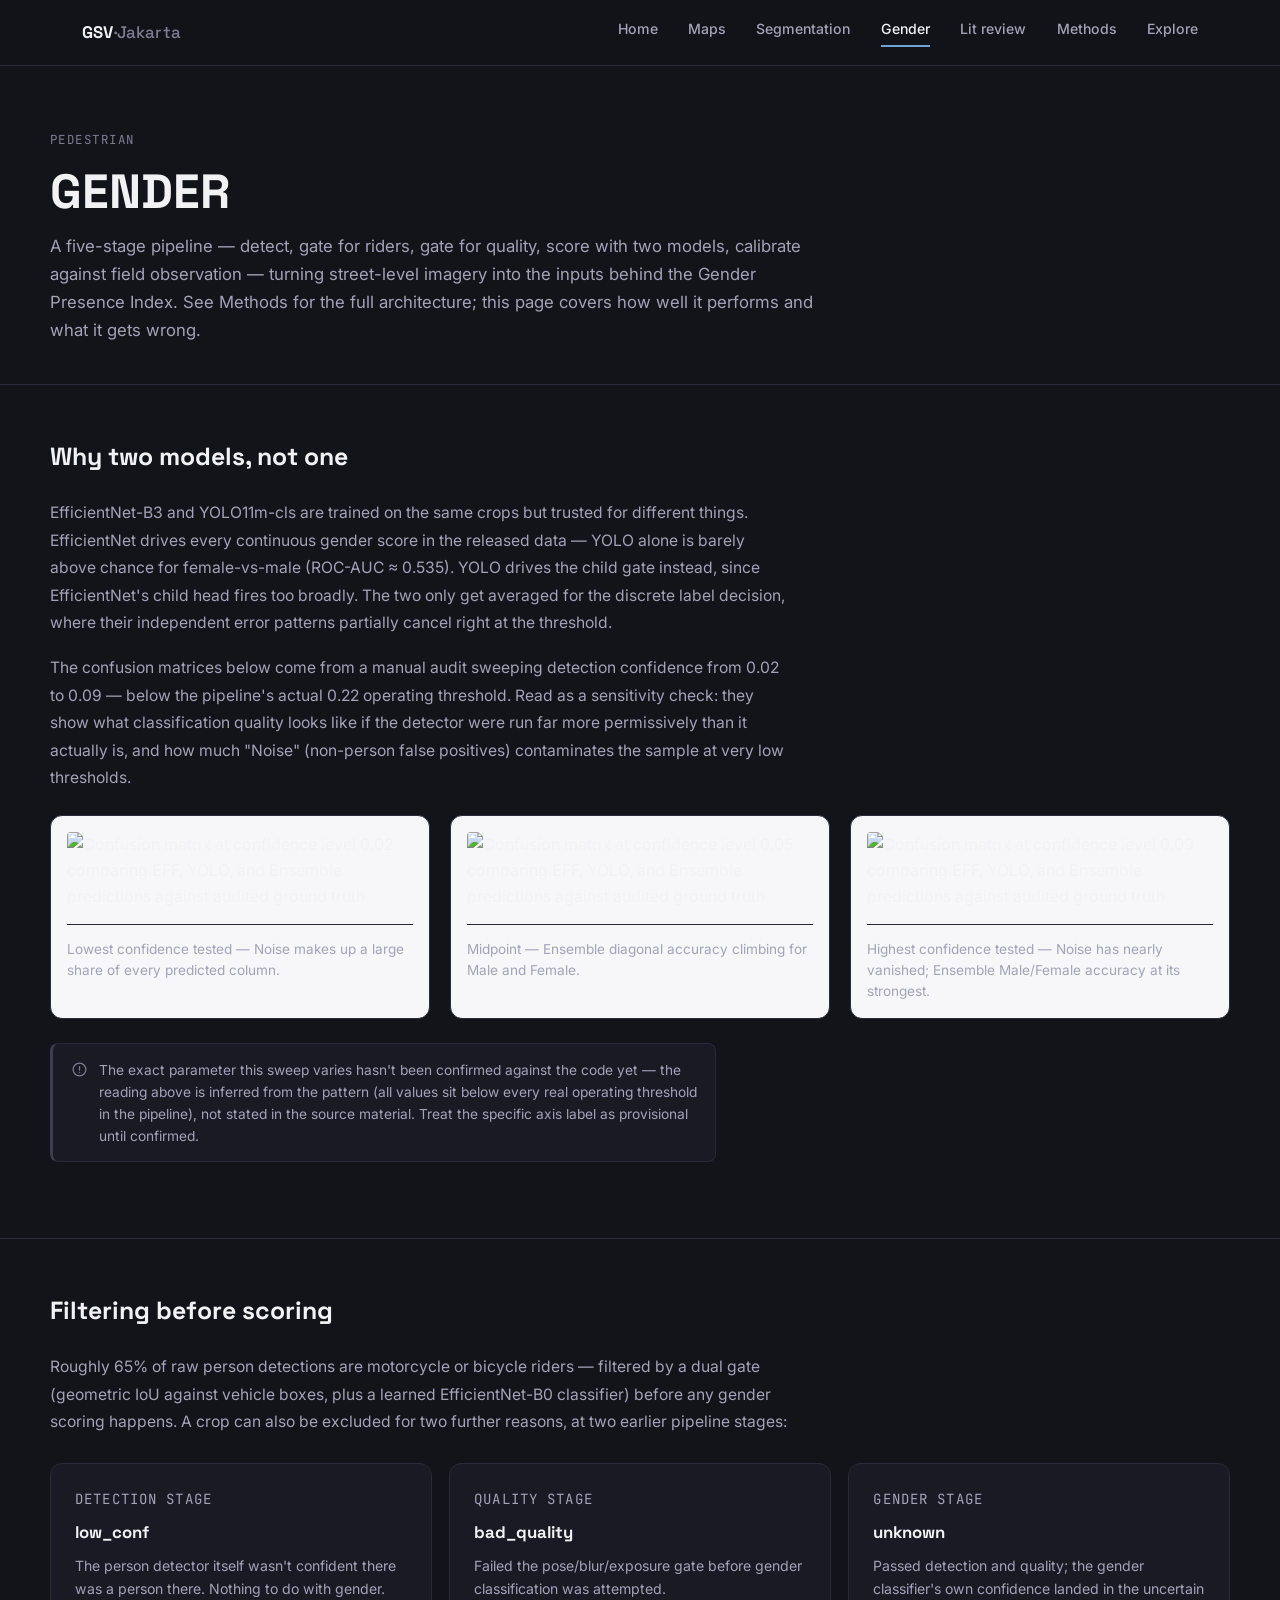
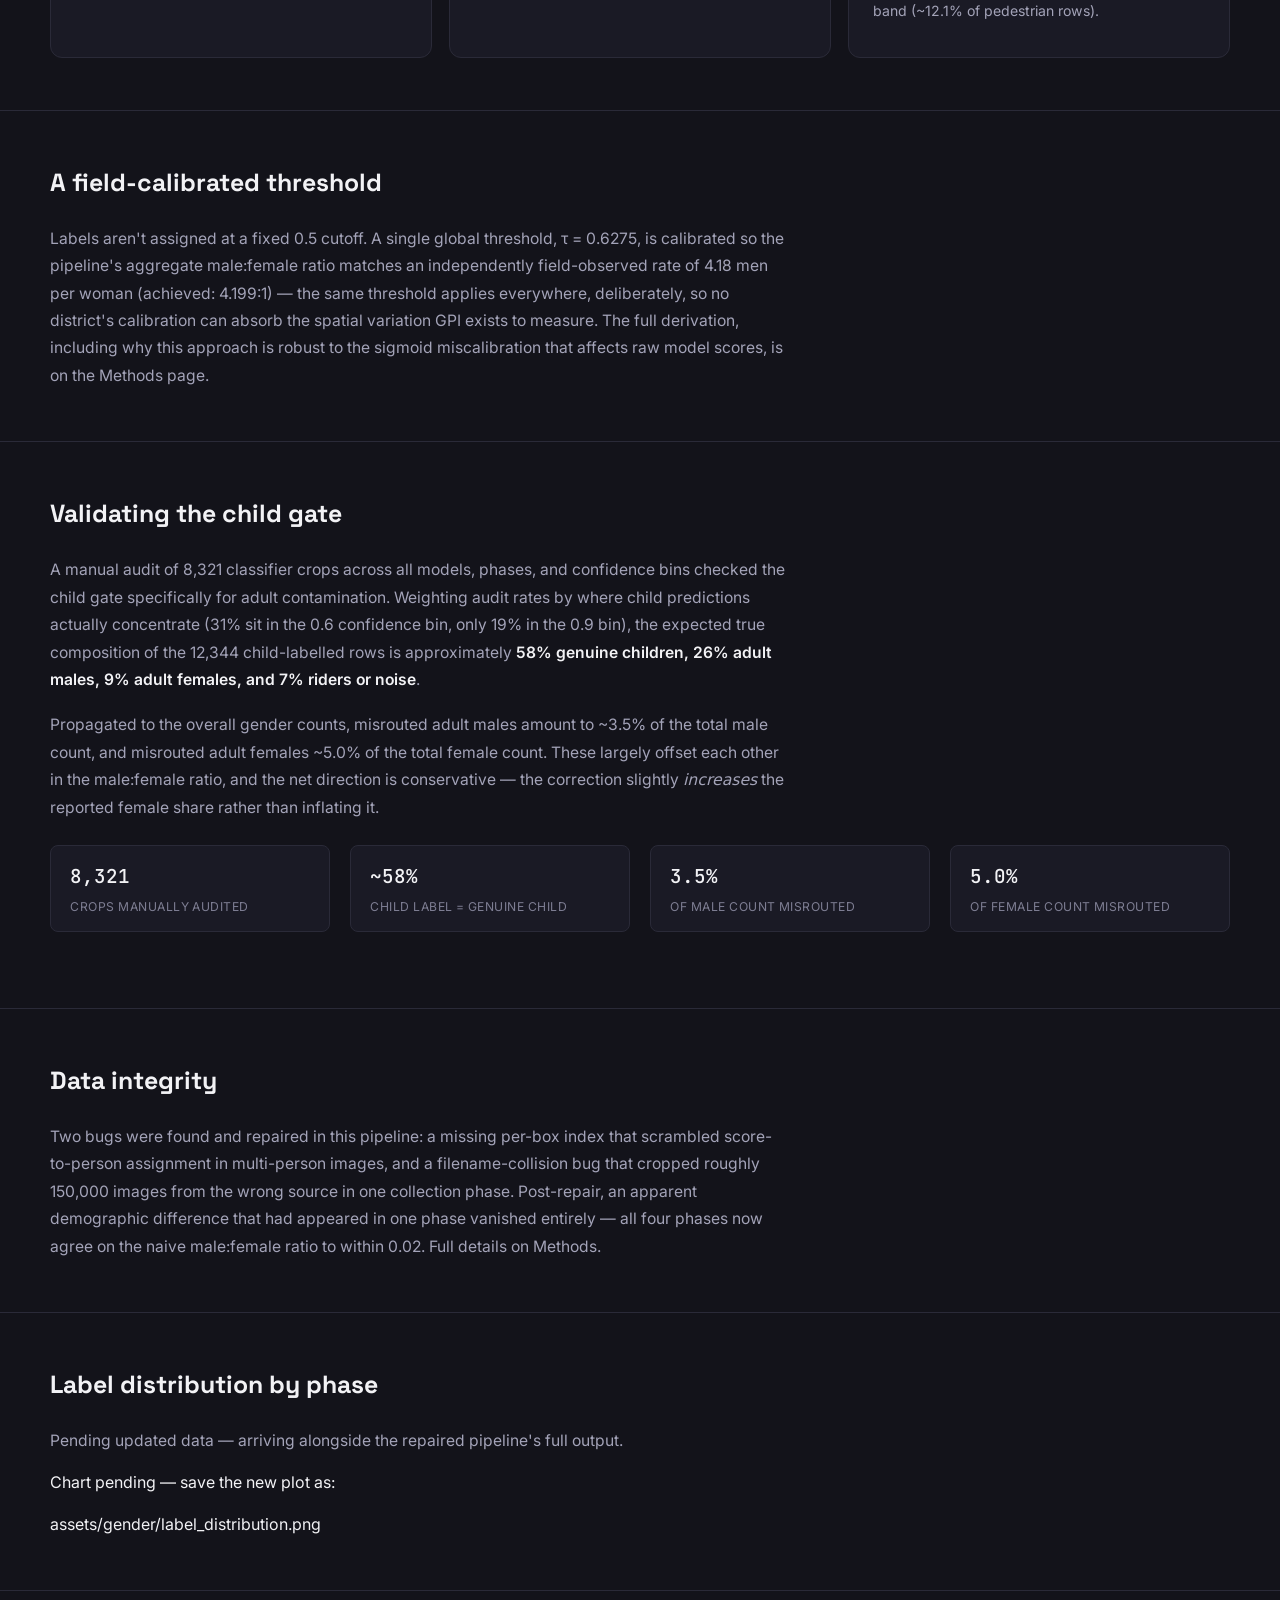
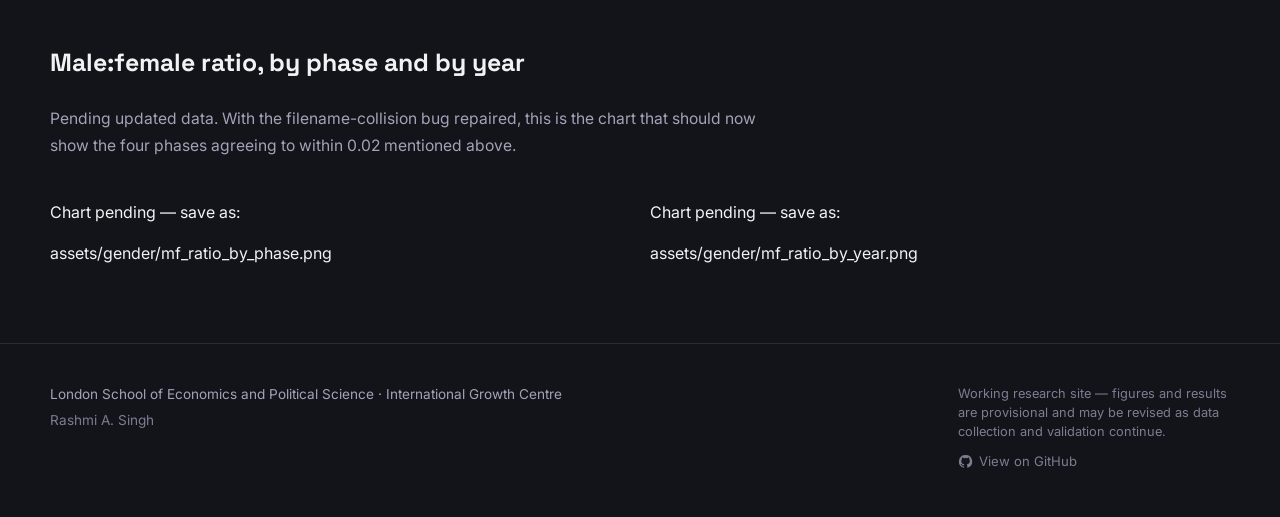
==== commit 1078059d: "Update gender.html" ====
--- a/gender.html
+++ b/gender.html
@@ -4,7 +4,7 @@
 <meta charset="UTF-8">
 <meta name="viewport" content="width=device-width, initial-scale=1.0">
 <title>Gender — GSV-Jakarta</title>
-<meta name="description" content="Pedestrian gender classification results across 1.3M+ detections: ensemble validation, label distribution by phase, the unknown class, and data completeness checks.">
+<meta name="description" content="Pedestrian gender classification: a five-stage detect-gate-score-calibrate pipeline, its confusion-matrix validation, and the audited error modes behind the Gender Presence Index.">
 <link rel="preconnect" href="https://fonts.googleapis.com">
 <link rel="preconnect" href="https://fonts.gstatic.com" crossorigin>
 <link href="https://fonts.googleapis.com/css2?family=Space+Grotesk:wght@500;700&family=Inter:wght@400;500;600&family=JetBrains+Mono:wght@400;500&display=swap" rel="stylesheet">
@@ -22,6 +22,7 @@
       <a href="gender.html" class="nav-link active">Gender</a>
       <a href="litreview.html" class="nav-link">Lit review</a>
       <a href="methods.html" class="nav-link">Methods</a>
+      <a href="explore.html" class="nav-link">Explore</a>
     </div>
   </nav>
 </header>
@@ -32,29 +33,65 @@
     <div class="page-hero-inner">
       <p class="eyebrow">Pedestrian</p>
       <h1 class="page-title">Gender</h1>
-      <p class="page-intro">1,307,236 pedestrian detections, gated down to 521,519 non-rider crops, classified into female / male / child by an EfficientNet-B3 + YOLOv11M ensemble &mdash; the inputs behind GPI.</p>
+      <p class="page-intro">A five-stage pipeline &mdash; detect, gate for riders, gate for quality, score with two models, calibrate against field observation &mdash; turning street-level imagery into the inputs behind the Gender Presence Index. See <a href="methods.html">Methods</a> for the full architecture; this page covers how well it performs and what it gets wrong.</p>
     </div>
   </section>
 
   <section class="content-section">
     <div class="content-inner">
-      <h2>Why an ensemble</h2>
+      <h2>Why two models, not one</h2>
       <div class="prose">
-        <p>On a balanced 20-crop-per-class manual review, neither model alone is close to reliable on its own for distinguishing female from male: EfficientNet-B3 misreads female crops as male 47.3% of the time, and male crops as female 42.4% of the time &mdash; not far off a coin flip. YOLO11m-cls is worse on the same axis (58.5% and 49.1%). Both models are individually much stronger on the child class (92.4% and 68.5% correctly classified).</p>
-        <p>Averaging the two models' outputs rather than picking one resolves most of this: ensemble accuracy climbs to 76.8% for female, 62.3% for male, and 94.0% for child &mdash; the single biggest lever in the whole pipeline for pedestrian classification quality.</p>
+        <p>EfficientNet-B3 and YOLO11m-cls are trained on the same crops but trusted for different things. EfficientNet drives every continuous gender score in the released data &mdash; YOLO alone is barely above chance for female-vs-male (ROC-AUC &asymp; 0.535). YOLO drives the child gate instead, since EfficientNet's child head fires too broadly. The two only get averaged for the discrete label decision, where their independent error patterns partially cancel right at the threshold.</p>
+        <p>The confusion matrices below come from a manual audit sweeping detection confidence from 0.02 to 0.09 &mdash; below the pipeline's actual 0.22 operating threshold. Read as a sensitivity check: they show what classification quality looks like if the detector were run far more permissively than it actually is, and how much "Noise" (non-person false positives) contaminates the sample at very low thresholds.</p>
       </div>
-      <div class="figure-card">
-        <img src="confusion_matrices_3model.png" alt="Three confusion matrices comparing EfficientNet-B3, YOLO11m-cls, and the ensemble, row-normalised percentages, on a 20-crop balanced review">
-        <div class="figure-caption">
-          <span class="figure-caption-text">Row-normalised percentages on a manually balanced 20-crop-per-class review. Diagonal = correct classification.</span>
-          <span class="figure-caption-tag">n=20/class</span>
+      <div class="figure-grid">
+        <div class="figure-card">
+          <img src="assets/gender/confusion_matrix_conf_0_2.png" alt="Confusion matrix at confidence level 0.02 comparing EFF, YOLO, and Ensemble predictions against audited ground truth">
+          <div class="figure-caption">
+            <span class="figure-caption-text">Lowest confidence tested &mdash; Noise makes up a large share of every predicted column.</span>
+          </div>
+        </div>
+        <div class="figure-card">
+          <img src="assets/gender/confusion_matrix_conf_0_5.png" alt="Confusion matrix at confidence level 0.05 comparing EFF, YOLO, and Ensemble predictions against audited ground truth">
+          <div class="figure-caption">
+            <span class="figure-caption-text">Midpoint &mdash; Ensemble diagonal accuracy climbing for Male and Female.</span>
+          </div>
+        </div>
+        <div class="figure-card">
+          <img src="assets/gender/confusion_matrix_conf_0_9.png" alt="Confusion matrix at confidence level 0.09 comparing EFF, YOLO, and Ensemble predictions against audited ground truth">
+          <div class="figure-caption">
+            <span class="figure-caption-text">Highest confidence tested &mdash; Noise has nearly vanished; Ensemble Male/Female accuracy at its strongest.</span>
+          </div>
         </div>
       </div>
-      <div class="figure-card">
-        <img src="per_class_metrics.png" alt="Bar chart of recall, precision, and F1 by model (EfficientNet, YOLO, ensemble) for child, female, and male classes">
-        <div class="figure-caption">
-          <span class="figure-caption-text">The ensemble leads on recall, precision, and F1 for every class, most sharply for male precision (90 vs. 51/45) and female recall (77 vs. 49/32).</span>
-          <span class="figure-caption-tag">20-crop review</span>
+      <div class="caveat-note">
+        <svg viewBox="0 0 24 24" fill="none" stroke="currentColor" stroke-width="1.7" stroke-linecap="round" stroke-linejoin="round" aria-hidden="true"><circle cx="12" cy="12" r="9"/><path d="M12 8v5"/><circle cx="12" cy="16.2" r="0.3" fill="currentColor"/></svg>
+        <span>The exact parameter this sweep varies hasn't been confirmed against the code yet &mdash; the reading above is inferred from the pattern (all values sit below every real operating threshold in the pipeline), not stated in the source material. Treat the specific axis label as provisional until confirmed.</span>
+      </div>
+    </div>
+  </section>
+
+  <section class="content-section">
+    <div class="content-inner">
+      <h2>Filtering before scoring</h2>
+      <div class="prose">
+        <p>Roughly 65% of raw person detections are motorcycle or bicycle riders &mdash; filtered by a dual gate (geometric IoU against vehicle boxes, plus a learned EfficientNet-B0 classifier) before any gender scoring happens. A crop can also be excluded for two further reasons, at two earlier pipeline stages:</p>
+      </div>
+      <div class="stage-grid">
+        <div class="stage-card">
+          <p class="card-eyebrow">Detection stage</p>
+          <h3>low_conf</h3>
+          <p>The person detector itself wasn't confident there was a person there. Nothing to do with gender.</p>
+        </div>
+        <div class="stage-card">
+          <p class="card-eyebrow">Quality stage</p>
+          <h3>bad_quality</h3>
+          <p>Failed the pose/blur/exposure gate before gender classification was attempted.</p>
+        </div>
+        <div class="stage-card">
+          <p class="card-eyebrow">Gender stage</p>
+          <h3>unknown</h3>
+          <p>Passed detection and quality; the gender classifier's own confidence landed in the uncertain band (~12.1% of pedestrian rows).</p>
         </div>
       </div>
     </div>
@@ -62,81 +99,65 @@
 
   <section class="content-section">
     <div class="content-inner">
-      <h2>Detections and label distribution</h2>
+      <h2>A field-calibrated threshold</h2>
       <div class="prose">
-        <p>Riders &mdash; people on motorbikes or bicycles, filtered by the Stage 1 gate before gender classification &mdash; make up 60.1% of all 1,307,236 detections. Of the 521,519 crops that pass through to Stage 2, the pooled split is 65.9% male, 15.8% female, 7.1% child, and 11.2% unknown, giving a pooled male:female ratio of 4.18:1 &mdash; the reference line plotted against each individual phase below.</p>
-      </div>
-      <div class="figure-card">
-        <img src="label_distribution.png" alt="Bar charts of label distribution per phase for rider, male, female, child, and unknown classes across phases 1a, 1b, 2, and 3">
-        <div class="figure-caption">
-          <span class="figure-caption-text">Phases 1a, 1b, and 2 track closely (M:F 3.77&ndash;3.87). Phase 3 is the exception, at 6.16.</span>
-          <span class="figure-caption-tag">n=1,307,236</span>
-        </div>
-      </div>
-      <div class="figure-grid">
-        <div class="figure-card">
-          <img src="mf_ratio_by_phase.png" alt="Bar chart of male to female ratio by phase, with a reference line at the pooled ratio of 4.18">
-          <div class="figure-caption">
-            <span class="figure-caption-text">Phase 3 sits well above the pooled reference; the other three sit slightly below it.</span>
-          </div>
-        </div>
-        <div class="figure-card">
-          <img src="mf_ratio_by_year.png" alt="Bar chart of male to female ratio by year from 2013 to 2019, trending downward, with a reference line at 4.18">
-          <div class="figure-caption">
-            <span class="figure-caption-text">A steady decline from 4.72 (2013) to 3.78 (2019) &mdash; relatively more female detections in later years.</span>
-          </div>
-        </div>
-      </div>
-      <div class="caveat-note">
-        <svg viewBox="0 0 24 24" fill="none" stroke="currentColor" stroke-width="1.7" stroke-linecap="round" stroke-linejoin="round" aria-hidden="true"><circle cx="12" cy="12" r="9"/><path d="M12 8v5"/><circle cx="12" cy="16.2" r="0.3" fill="currentColor"/></svg>
-        <span>Phase 3's 6.16:1 ratio is driven by fewer female and more child detections than the other three phases see. It isn't confined to hard label counts &mdash; Phase 3's continuous femininity scores sit measurably lower across both individual models too, so this isn't a labelling-threshold artifact. The cause hasn't been isolated yet; flagged here rather than smoothed over.</span>
+        <p>Labels aren't assigned at a fixed 0.5 cutoff. A single global threshold, &tau; = 0.6275, is calibrated so the pipeline's aggregate male:female ratio matches an independently field-observed rate of 4.18 men per woman (achieved: 4.199:1) &mdash; the same threshold applies everywhere, deliberately, so no district's calibration can absorb the spatial variation GPI exists to measure. The full derivation, including why this approach is robust to the sigmoid miscalibration that affects raw model scores, is on the <a href="methods.html">Methods</a> page.</p>
       </div>
     </div>
   </section>
 
   <section class="content-section">
     <div class="content-inner">
-      <h2>The unknown class</h2>
+      <h2>Validating the child gate</h2>
       <div class="prose">
-        <p>Unknown sits at a steady 4.4&ndash;4.5% of detections in every phase and every year &mdash; the clearest sign that it reflects genuine classifier uncertainty rather than a phase-specific or temporal artifact. It isn't a trained fourth class: it's assigned post-hoc from a compound rule over both models' femininity scores, visualised below as three reference lines &mdash; a low-confidence floor around 0.25, an upper bound on the YOLO branch around 0.5, and a combined threshold near 0.62. These cutoffs are reverse-engineered from the score distributions rather than read from source, so treat the exact values as provisional. This is the same signal that feeds SUI on the methods page: rather than discard uncertain detections, they're counted and reported.</p>
+        <p>A manual audit of 8,321 classifier crops across all models, phases, and confidence bins checked the child gate specifically for adult contamination. Weighting audit rates by where child predictions actually concentrate (31% sit in the 0.6 confidence bin, only 19% in the 0.9 bin), the expected true composition of the 12,344 child-labelled rows is approximately <strong>58% genuine children, 26% adult males, 9% adult females, and 7% riders or noise</strong>.</p>
+        <p>Propagated to the overall gender counts, misrouted adult males amount to ~3.5% of the total male count, and misrouted adult females ~5.0% of the total female count. These largely offset each other in the male:female ratio, and the net direction is conservative &mdash; the correction slightly <em>increases</em> the reported female share rather than inflating it.</p>
       </div>
-      <div class="figure-card">
-        <img src="unknown_analysis.png" alt="Three-panel chart: unknown count per phase, unknown count per year, and the eff_w vs yolo_w score distributions with threshold reference lines">
-        <div class="figure-caption">
-          <span class="figure-caption-text">Unknown rate is flat across phases (4.4&ndash;4.5%) and across years (3.9&ndash;5.0%), aside from 2014's small sample.</span>
-          <span class="figure-caption-tag">low=0.25 &middot; yolo_upper=0.5 &middot; thresh=0.62</span>
-        </div>
+      <div class="stat-inline-row">
+        <div class="stat-inline"><span class="stat-value">8,321</span><span class="stat-label">crops manually audited</span></div>
+        <div class="stat-inline"><span class="stat-value">~58%</span><span class="stat-label">child label = genuine child</span></div>
+        <div class="stat-inline"><span class="stat-value">3.5%</span><span class="stat-label">of male count misrouted</span></div>
+        <div class="stat-inline"><span class="stat-value">5.0%</span><span class="stat-label">of female count misrouted</span></div>
       </div>
     </div>
   </section>
 
   <section class="content-section">
     <div class="content-inner">
-      <h2>Data completeness</h2>
+      <h2>Data integrity</h2>
       <div class="prose">
-        <p>Two structural checks, both clean. Heading coverage: only 96 of 241,423 panoids (0.04%) are missing one or more of the six headings, concentrated slightly more in Phase 3 (33 panoids) than elsewhere. Detection density follows the expected shape in every phase &mdash; most images contain one or two pedestrians, tailing off sharply beyond that, with no phase behaving differently from the others.</p>
+        <p>Two bugs were found and repaired in this pipeline: a missing per-box index that scrambled score-to-person assignment in multi-person images, and a filename-collision bug that cropped roughly 150,000 images from the wrong source in one collection phase. Post-repair, an apparent demographic difference that had appeared in one phase vanished entirely &mdash; all four phases now agree on the naive male:female ratio to within 0.02. Full details on <a href="methods.html">Methods</a>.</p>
+      </div>
+    </div>
+  </section>
+
+  <section class="content-section">
+    <div class="content-inner">
+      <h2>Label distribution by phase</h2>
+      <div class="prose">
+        <p>Pending updated data &mdash; arriving alongside the repaired pipeline's full output.</p>
+      </div>
+      <div class="figure-placeholder">
+        <p class="figure-placeholder-label">Chart pending &mdash; save the new plot as:</p>
+        <span class="figure-placeholder-path">assets/gender/label_distribution.png</span>
+      </div>
+    </div>
+  </section>
+
+  <section class="content-section">
+    <div class="content-inner">
+      <h2>Male:female ratio, by phase and by year</h2>
+      <div class="prose">
+        <p>Pending updated data. With the filename-collision bug repaired, this is the chart that should now show the four phases agreeing to within 0.02 mentioned above.</p>
       </div>
       <div class="figure-grid">
-        <div class="figure-card">
-          <img src="angle_coverage.png" alt="Bar charts showing panoids with incomplete angle sets, totalling 0.04% of the dataset, broken down by phase">
-          <div class="figure-caption">
-            <span class="figure-caption-text">96 of 241,423 panoids affected; 94 of those are missing just one heading.</span>
-          </div>
+        <div class="figure-placeholder">
+          <p class="figure-placeholder-label">Chart pending &mdash; save as:</p>
+          <span class="figure-placeholder-path">assets/gender/mf_ratio_by_phase.png</span>
         </div>
-        <div class="figure-card">
-          <img src="detections_per_image.png" alt="Histograms of detection count per image for phases 1a, 1b, 2, and 3, all showing a similar right-skewed shape">
-          <div class="figure-caption">
-            <span class="figure-caption-text">All four phases show the same right-skewed shape &mdash; most images hold 1&ndash;2 detections.</span>
-          </div>
-        </div>
-      </div>
-      <div class="prose">
-        <p>Bounding-box heights also separate by predicted class: male detections span a notably wider and taller range than female, child, or unknown, which cluster at smaller box heights. This is worth keeping in mind alongside the confusion-matrix results above &mdash; crop size is a plausible contributor to classification difficulty, not just image content.</p>
-      </div>
-      <div class="figure-card">
-        <img src="box_height_distribution.png" alt="Overlapping histogram of bounding box height in pixels by predicted label, with male extending to a wider range than female, child, or unknown">
-        <div class="figure-caption">
-          <span class="figure-caption-text">Male boxes extend well past 200px; female, child, and unknown concentrate under 80px.</span>
+        <div class="figure-placeholder">
+          <p class="figure-placeholder-label">Chart pending &mdash; save as:</p>
+          <span class="figure-placeholder-path">assets/gender/mf_ratio_by_year.png</span>
         </div>
       </div>
     </div>
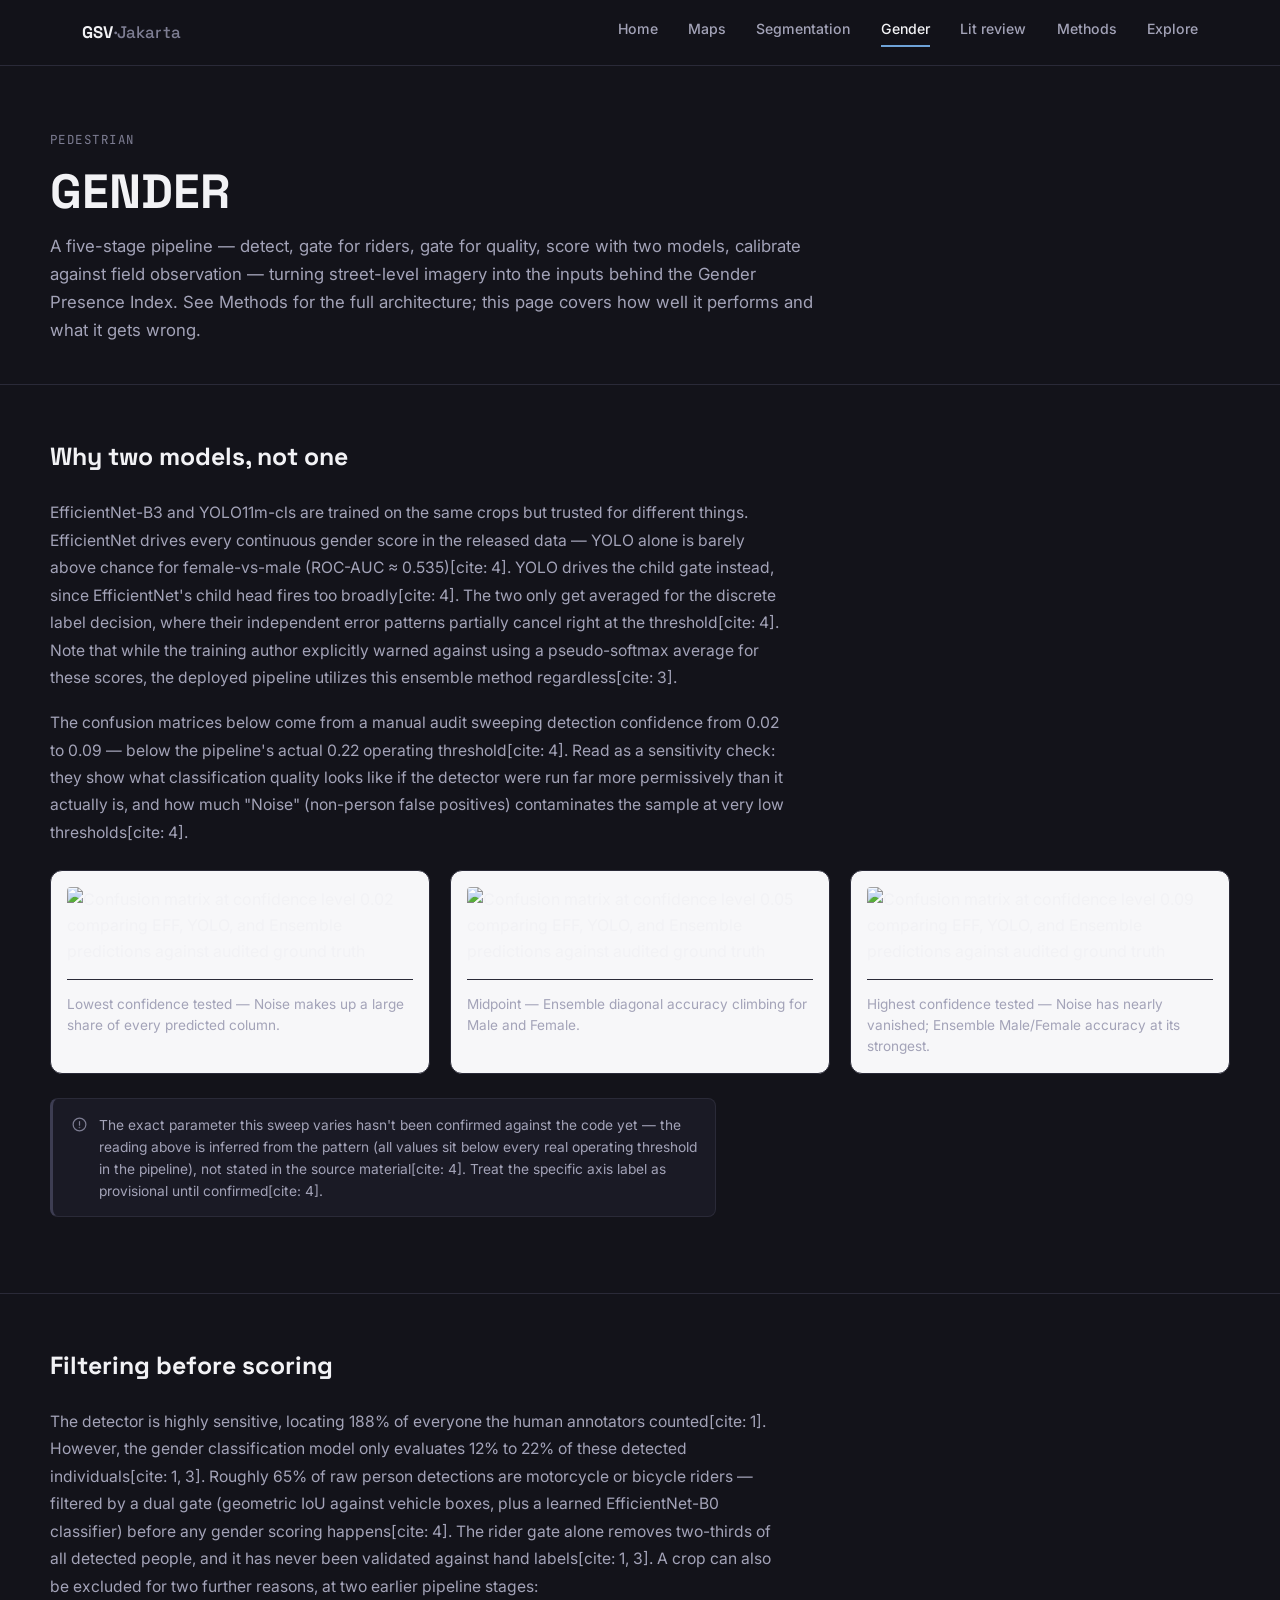
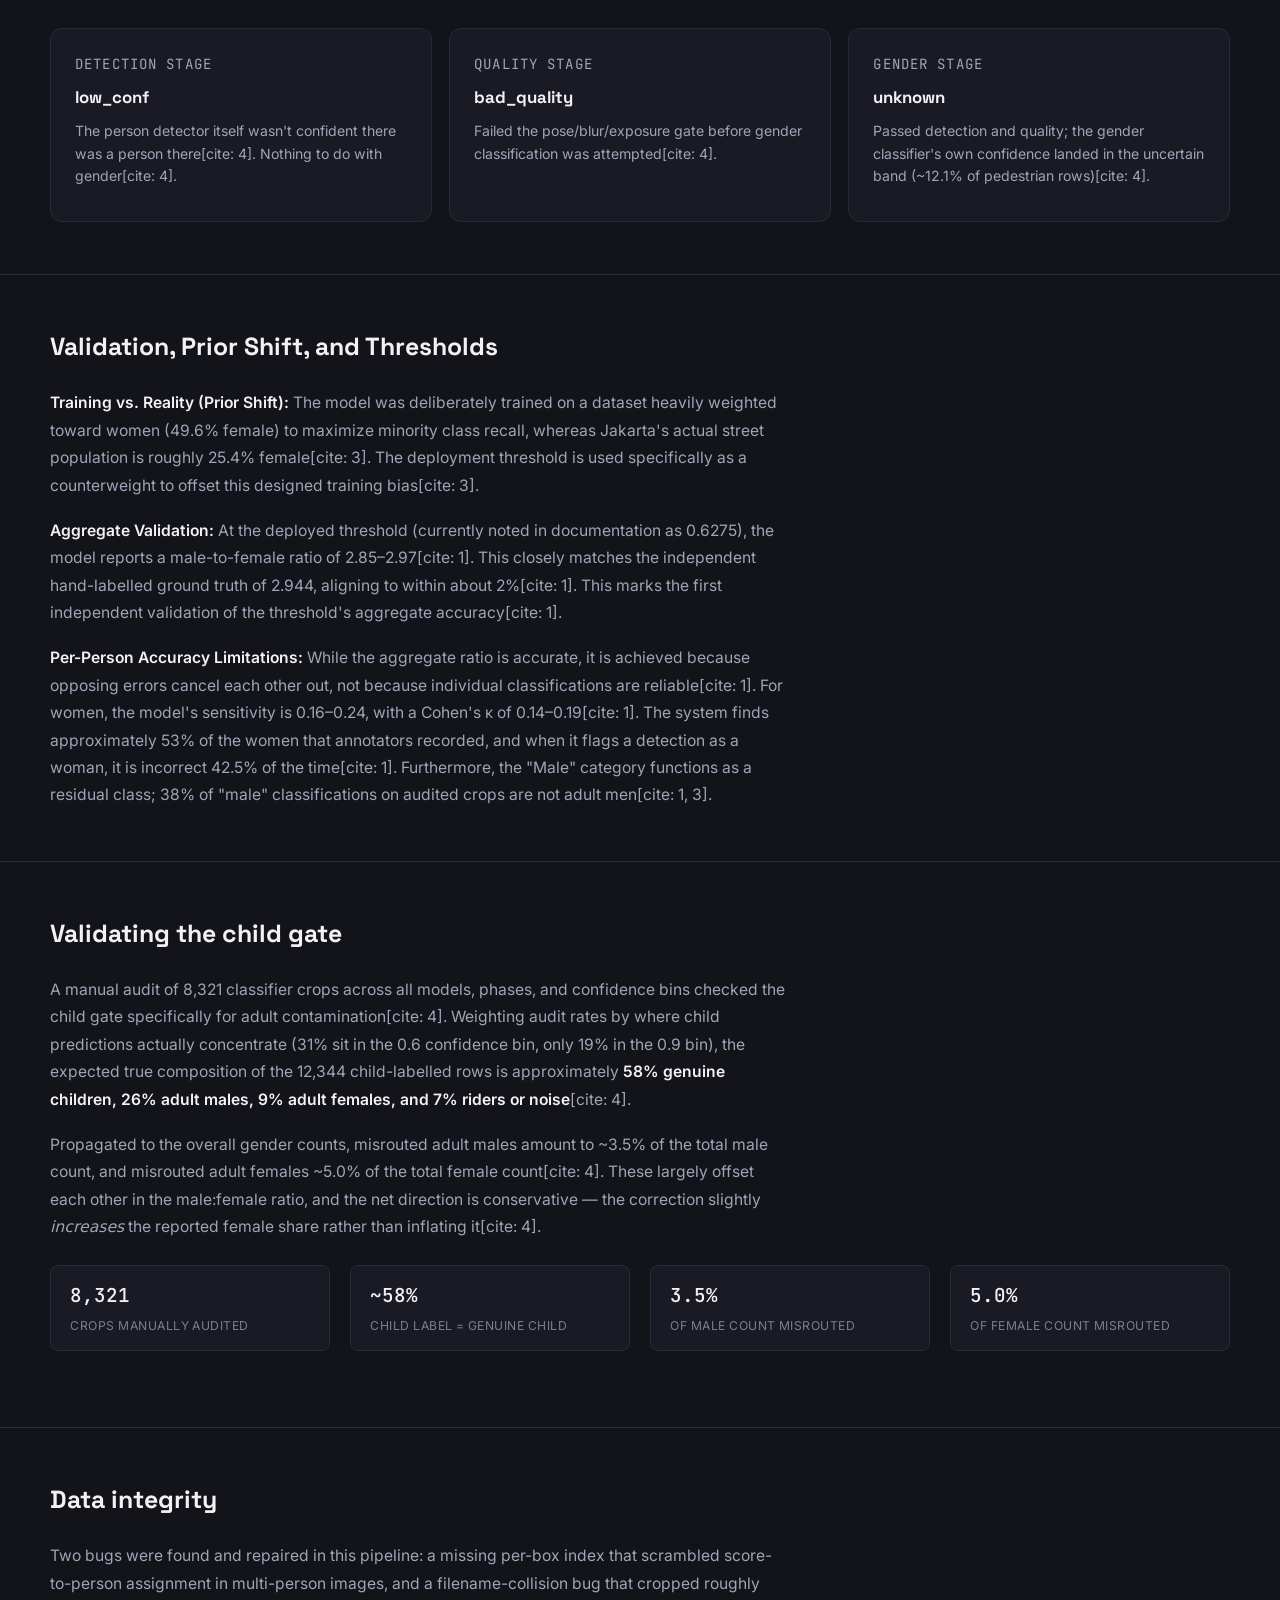
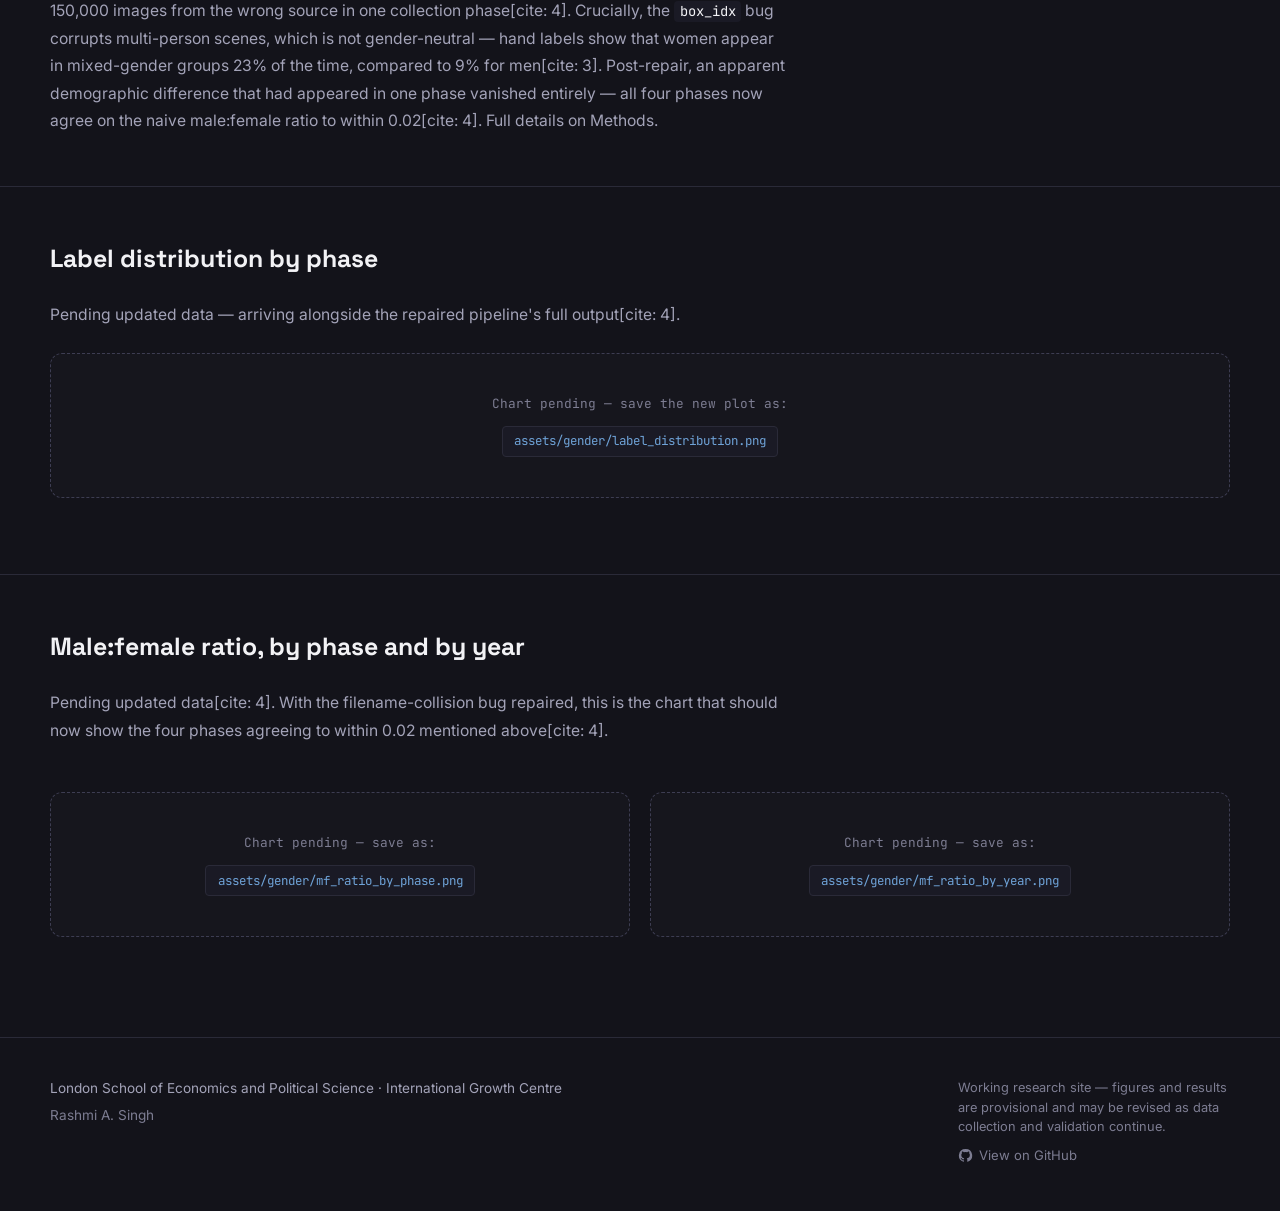
==== commit d424f35b: "Update gender.html" ====
--- a/gender.html
+++ b/gender.html
@@ -41,8 +41,8 @@
     <div class="content-inner">
       <h2>Why two models, not one</h2>
       <div class="prose">
-        <p>EfficientNet-B3 and YOLO11m-cls are trained on the same crops but trusted for different things. EfficientNet drives every continuous gender score in the released data &mdash; YOLO alone is barely above chance for female-vs-male (ROC-AUC &asymp; 0.535). YOLO drives the child gate instead, since EfficientNet's child head fires too broadly. The two only get averaged for the discrete label decision, where their independent error patterns partially cancel right at the threshold.</p>
-        <p>The confusion matrices below come from a manual audit sweeping detection confidence from 0.02 to 0.09 &mdash; below the pipeline's actual 0.22 operating threshold. Read as a sensitivity check: they show what classification quality looks like if the detector were run far more permissively than it actually is, and how much "Noise" (non-person false positives) contaminates the sample at very low thresholds.</p>
+        <p>EfficientNet-B3 and YOLO11m-cls are trained on the same crops but trusted for different things. EfficientNet drives every continuous gender score in the released data &mdash; YOLO alone is barely above chance for female-vs-male (ROC-AUC &asymp; 0.535)[cite: 4]. YOLO drives the child gate instead, since EfficientNet's child head fires too broadly[cite: 4]. The two only get averaged for the discrete label decision, where their independent error patterns partially cancel right at the threshold[cite: 4]. Note that while the training author explicitly warned against using a pseudo-softmax average for these scores, the deployed pipeline utilizes this ensemble method regardless[cite: 3].</p>
+        <p>The confusion matrices below come from a manual audit sweeping detection confidence from 0.02 to 0.09 &mdash; below the pipeline's actual 0.22 operating threshold[cite: 4]. Read as a sensitivity check: they show what classification quality looks like if the detector were run far more permissively than it actually is, and how much "Noise" (non-person false positives) contaminates the sample at very low thresholds[cite: 4].</p>
       </div>
       <div class="figure-grid">
         <div class="figure-card">
@@ -66,7 +66,7 @@
       </div>
       <div class="caveat-note">
         <svg viewBox="0 0 24 24" fill="none" stroke="currentColor" stroke-width="1.7" stroke-linecap="round" stroke-linejoin="round" aria-hidden="true"><circle cx="12" cy="12" r="9"/><path d="M12 8v5"/><circle cx="12" cy="16.2" r="0.3" fill="currentColor"/></svg>
-        <span>The exact parameter this sweep varies hasn't been confirmed against the code yet &mdash; the reading above is inferred from the pattern (all values sit below every real operating threshold in the pipeline), not stated in the source material. Treat the specific axis label as provisional until confirmed.</span>
+        <span>The exact parameter this sweep varies hasn't been confirmed against the code yet &mdash; the reading above is inferred from the pattern (all values sit below every real operating threshold in the pipeline), not stated in the source material[cite: 4]. Treat the specific axis label as provisional until confirmed[cite: 4].</span>
       </div>
     </div>
   </section>
@@ -75,23 +75,23 @@
     <div class="content-inner">
       <h2>Filtering before scoring</h2>
       <div class="prose">
-        <p>Roughly 65% of raw person detections are motorcycle or bicycle riders &mdash; filtered by a dual gate (geometric IoU against vehicle boxes, plus a learned EfficientNet-B0 classifier) before any gender scoring happens. A crop can also be excluded for two further reasons, at two earlier pipeline stages:</p>
+        <p>The detector is highly sensitive, locating 188% of everyone the human annotators counted[cite: 1]. However, the gender classification model only evaluates 12% to 22% of these detected individuals[cite: 1, 3]. Roughly 65% of raw person detections are motorcycle or bicycle riders &mdash; filtered by a dual gate (geometric IoU against vehicle boxes, plus a learned EfficientNet-B0 classifier) before any gender scoring happens[cite: 4]. The rider gate alone removes two-thirds of all detected people, and it has never been validated against hand labels[cite: 1, 3]. A crop can also be excluded for two further reasons, at two earlier pipeline stages:</p>
       </div>
       <div class="stage-grid">
         <div class="stage-card">
           <p class="card-eyebrow">Detection stage</p>
           <h3>low_conf</h3>
-          <p>The person detector itself wasn't confident there was a person there. Nothing to do with gender.</p>
+          <p>The person detector itself wasn't confident there was a person there[cite: 4]. Nothing to do with gender[cite: 4].</p>
         </div>
         <div class="stage-card">
           <p class="card-eyebrow">Quality stage</p>
           <h3>bad_quality</h3>
-          <p>Failed the pose/blur/exposure gate before gender classification was attempted.</p>
+          <p>Failed the pose/blur/exposure gate before gender classification was attempted[cite: 4].</p>
         </div>
         <div class="stage-card">
           <p class="card-eyebrow">Gender stage</p>
           <h3>unknown</h3>
-          <p>Passed detection and quality; the gender classifier's own confidence landed in the uncertain band (~12.1% of pedestrian rows).</p>
+          <p>Passed detection and quality; the gender classifier's own confidence landed in the uncertain band (~12.1% of pedestrian rows)[cite: 4].</p>
         </div>
       </div>
     </div>
@@ -99,9 +99,11 @@
 
   <section class="content-section">
     <div class="content-inner">
-      <h2>A field-calibrated threshold</h2>
+      <h2>Validation, Prior Shift, and Thresholds</h2>
       <div class="prose">
-        <p>Labels aren't assigned at a fixed 0.5 cutoff. A single global threshold, &tau; = 0.6275, is calibrated so the pipeline's aggregate male:female ratio matches an independently field-observed rate of 4.18 men per woman (achieved: 4.199:1) &mdash; the same threshold applies everywhere, deliberately, so no district's calibration can absorb the spatial variation GPI exists to measure. The full derivation, including why this approach is robust to the sigmoid miscalibration that affects raw model scores, is on the <a href="methods.html">Methods</a> page.</p>
+        <p><strong>Training vs. Reality (Prior Shift):</strong> The model was deliberately trained on a dataset heavily weighted toward women (49.6% female) to maximize minority class recall, whereas Jakarta's actual street population is roughly 25.4% female[cite: 3]. The deployment threshold is used specifically as a counterweight to offset this designed training bias[cite: 3].</p>
+        <p><strong>Aggregate Validation:</strong> At the deployed threshold (currently noted in documentation as 0.6275), the model reports a male-to-female ratio of 2.85–2.97[cite: 1]. This closely matches the independent hand-labelled ground truth of 2.944, aligning to within about 2%[cite: 1]. This marks the first independent validation of the threshold's aggregate accuracy[cite: 1].</p>
+        <p><strong>Per-Person Accuracy Limitations:</strong> While the aggregate ratio is accurate, it is achieved because opposing errors cancel each other out, not because individual classifications are reliable[cite: 1]. For women, the model's sensitivity is 0.16–0.24, with a Cohen's &kappa; of 0.14–0.19[cite: 1]. The system finds approximately 53% of the women that annotators recorded, and when it flags a detection as a woman, it is incorrect 42.5% of the time[cite: 1]. Furthermore, the "Male" category functions as a residual class; 38% of "male" classifications on audited crops are not adult men[cite: 1, 3].</p>
       </div>
     </div>
   </section>
@@ -110,8 +112,8 @@
     <div class="content-inner">
       <h2>Validating the child gate</h2>
       <div class="prose">
-        <p>A manual audit of 8,321 classifier crops across all models, phases, and confidence bins checked the child gate specifically for adult contamination. Weighting audit rates by where child predictions actually concentrate (31% sit in the 0.6 confidence bin, only 19% in the 0.9 bin), the expected true composition of the 12,344 child-labelled rows is approximately <strong>58% genuine children, 26% adult males, 9% adult females, and 7% riders or noise</strong>.</p>
-        <p>Propagated to the overall gender counts, misrouted adult males amount to ~3.5% of the total male count, and misrouted adult females ~5.0% of the total female count. These largely offset each other in the male:female ratio, and the net direction is conservative &mdash; the correction slightly <em>increases</em> the reported female share rather than inflating it.</p>
+        <p>A manual audit of 8,321 classifier crops across all models, phases, and confidence bins checked the child gate specifically for adult contamination[cite: 4]. Weighting audit rates by where child predictions actually concentrate (31% sit in the 0.6 confidence bin, only 19% in the 0.9 bin), the expected true composition of the 12,344 child-labelled rows is approximately <strong>58% genuine children, 26% adult males, 9% adult females, and 7% riders or noise</strong>[cite: 4].</p>
+        <p>Propagated to the overall gender counts, misrouted adult males amount to ~3.5% of the total male count, and misrouted adult females ~5.0% of the total female count[cite: 4]. These largely offset each other in the male:female ratio, and the net direction is conservative &mdash; the correction slightly <em>increases</em> the reported female share rather than inflating it[cite: 4].</p>
       </div>
       <div class="stat-inline-row">
         <div class="stat-inline"><span class="stat-value">8,321</span><span class="stat-label">crops manually audited</span></div>
@@ -126,7 +128,7 @@
     <div class="content-inner">
       <h2>Data integrity</h2>
       <div class="prose">
-        <p>Two bugs were found and repaired in this pipeline: a missing per-box index that scrambled score-to-person assignment in multi-person images, and a filename-collision bug that cropped roughly 150,000 images from the wrong source in one collection phase. Post-repair, an apparent demographic difference that had appeared in one phase vanished entirely &mdash; all four phases now agree on the naive male:female ratio to within 0.02. Full details on <a href="methods.html">Methods</a>.</p>
+        <p>Two bugs were found and repaired in this pipeline: a missing per-box index that scrambled score-to-person assignment in multi-person images, and a filename-collision bug that cropped roughly 150,000 images from the wrong source in one collection phase[cite: 4]. Crucially, the <code>box_idx</code> bug corrupts multi-person scenes, which is not gender-neutral &mdash; hand labels show that women appear in mixed-gender groups 23% of the time, compared to 9% for men[cite: 3]. Post-repair, an apparent demographic difference that had appeared in one phase vanished entirely &mdash; all four phases now agree on the naive male:female ratio to within 0.02[cite: 4]. Full details on <a href="methods.html">Methods</a>.</p>
       </div>
     </div>
   </section>
@@ -135,7 +137,7 @@
     <div class="content-inner">
       <h2>Label distribution by phase</h2>
       <div class="prose">
-        <p>Pending updated data &mdash; arriving alongside the repaired pipeline's full output.</p>
+        <p>Pending updated data &mdash; arriving alongside the repaired pipeline's full output[cite: 4].</p>
       </div>
       <div class="figure-placeholder">
         <p class="figure-placeholder-label">Chart pending &mdash; save the new plot as:</p>
@@ -148,7 +150,7 @@
     <div class="content-inner">
       <h2>Male:female ratio, by phase and by year</h2>
       <div class="prose">
-        <p>Pending updated data. With the filename-collision bug repaired, this is the chart that should now show the four phases agreeing to within 0.02 mentioned above.</p>
+        <p>Pending updated data[cite: 4]. With the filename-collision bug repaired, this is the chart that should now show the four phases agreeing to within 0.02 mentioned above[cite: 4].</p>
       </div>
       <div class="figure-grid">
         <div class="figure-placeholder">
--- a/style.css
+++ b/style.css
@@ -607,6 +607,36 @@
 }
 .caveat-note svg { width: 17px; height: 17px; flex-shrink: 0; margin-top: 0.15rem; color: var(--text-tertiary); }
 
+/* ---------- Placeholder figures (content pending) ---------- */
+
+.figure-placeholder {
+  border: 1.5px dashed var(--border-strong);
+  border-radius: var(--radius);
+  padding: 2.5rem 1.5rem;
+  text-align: center;
+  margin: 1.5rem 0;
+  background: rgba(255,255,255,0.015);
+}
+
+.figure-placeholder-label {
+  font-family: var(--font-mono);
+  font-size: 0.8rem;
+  color: var(--text-tertiary);
+  margin: 0 0 0.4rem;
+}
+
+.figure-placeholder-path {
+  display: inline-block;
+  font-family: var(--font-mono);
+  font-size: 0.78rem;
+  color: var(--phase-1a);
+  background: var(--surface);
+  border: 1px solid var(--border);
+  border-radius: 4px;
+  padding: 0.3rem 0.7rem;
+  margin-top: 0.3rem;
+}
+
 /* ---------- Figure cards (embedding light-background analysis figures) ---------- */
 
 .figure-card {
@@ -677,6 +707,101 @@
   font-size: 0.8rem;
 }
 .refs-list li em { color: var(--text-primary); font-style: italic; }
+
+/* ---------- Explore page (interactive hex map) ---------- */
+
+.explore-toolbar {
+  border-top: 1px solid var(--border);
+  border-bottom: 1px solid var(--border);
+  background: var(--surface);
+}
+
+.explore-toolbar-inner {
+  max-width: var(--max-width);
+  margin: 0 auto;
+  padding: 0.9rem 2rem;
+  display: flex;
+  align-items: center;
+  gap: 0.9rem;
+  flex-wrap: wrap;
+}
+
+.toolbar-label {
+  font-family: var(--font-mono);
+  font-size: 0.72rem;
+  letter-spacing: 0.06em;
+  text-transform: uppercase;
+  color: var(--text-tertiary);
+  margin-right: 0.2rem;
+}
+
+.phase-pill {
+  display: inline-flex;
+  align-items: center;
+  gap: 0.45rem;
+  padding: 0.35rem 0.85rem;
+  border-radius: 999px;
+  border: 1px solid var(--border-strong);
+  background: var(--bg);
+  font-family: var(--font-mono);
+  font-size: 0.78rem;
+  color: var(--text-secondary);
+  cursor: pointer;
+  user-select: none;
+  transition: opacity 0.15s ease, border-color 0.15s ease;
+}
+
+.phase-pill:hover { border-color: var(--phase-1a); }
+.phase-pill.off { opacity: 0.32; }
+.phase-pill .dot { width: 9px; height: 9px; border-radius: 50%; flex-shrink: 0; }
+
+.explore-stats {
+  margin-left: auto;
+  font-family: var(--font-mono);
+  font-size: 0.78rem;
+  color: var(--text-tertiary);
+  white-space: nowrap;
+}
+
+.map-wrap { position: relative; }
+
+#hexmap {
+  height: 70vh;
+  min-height: 460px;
+  width: 100%;
+  background: var(--bg);
+}
+
+.map-loading {
+  position: absolute;
+  inset: 0;
+  display: flex;
+  align-items: center;
+  justify-content: center;
+  font-family: var(--font-mono);
+  font-size: 0.85rem;
+  color: var(--text-tertiary);
+  background: var(--bg);
+  z-index: 500;
+  transition: opacity 0.25s ease;
+}
+
+/* Leaflet dark-theme overrides */
+.leaflet-container { background: var(--bg); font-family: var(--font-body); }
+.leaflet-popup-content-wrapper { background: var(--surface); color: var(--text-primary); border: 1px solid var(--border-strong); border-radius: var(--radius-sm); }
+.leaflet-popup-content { font-size: 0.82rem; line-height: 1.6; margin: 0.7rem 0.9rem; }
+.leaflet-popup-content b { color: var(--phase-1a); font-family: var(--font-mono); }
+.leaflet-popup-tip { background: var(--surface); }
+.leaflet-control-zoom a { background: var(--surface) !important; color: var(--text-primary) !important; border-color: var(--border) !important; }
+.leaflet-control-zoom a:hover { background: var(--surface-hover) !important; }
+.leaflet-control-attribution { background: rgba(19,19,26,0.85) !important; color: var(--text-tertiary) !important; }
+.leaflet-control-attribution a { color: var(--text-secondary) !important; }
+
+@media (max-width: 640px) {
+  .explore-toolbar-inner { padding: 0.8rem 1.25rem; }
+  .explore-stats { margin-left: 0; flex-basis: 100%; }
+  #hexmap { height: 60vh; min-height: 380px; }
+}
 
 /* ---------- Accessibility ---------- */
 
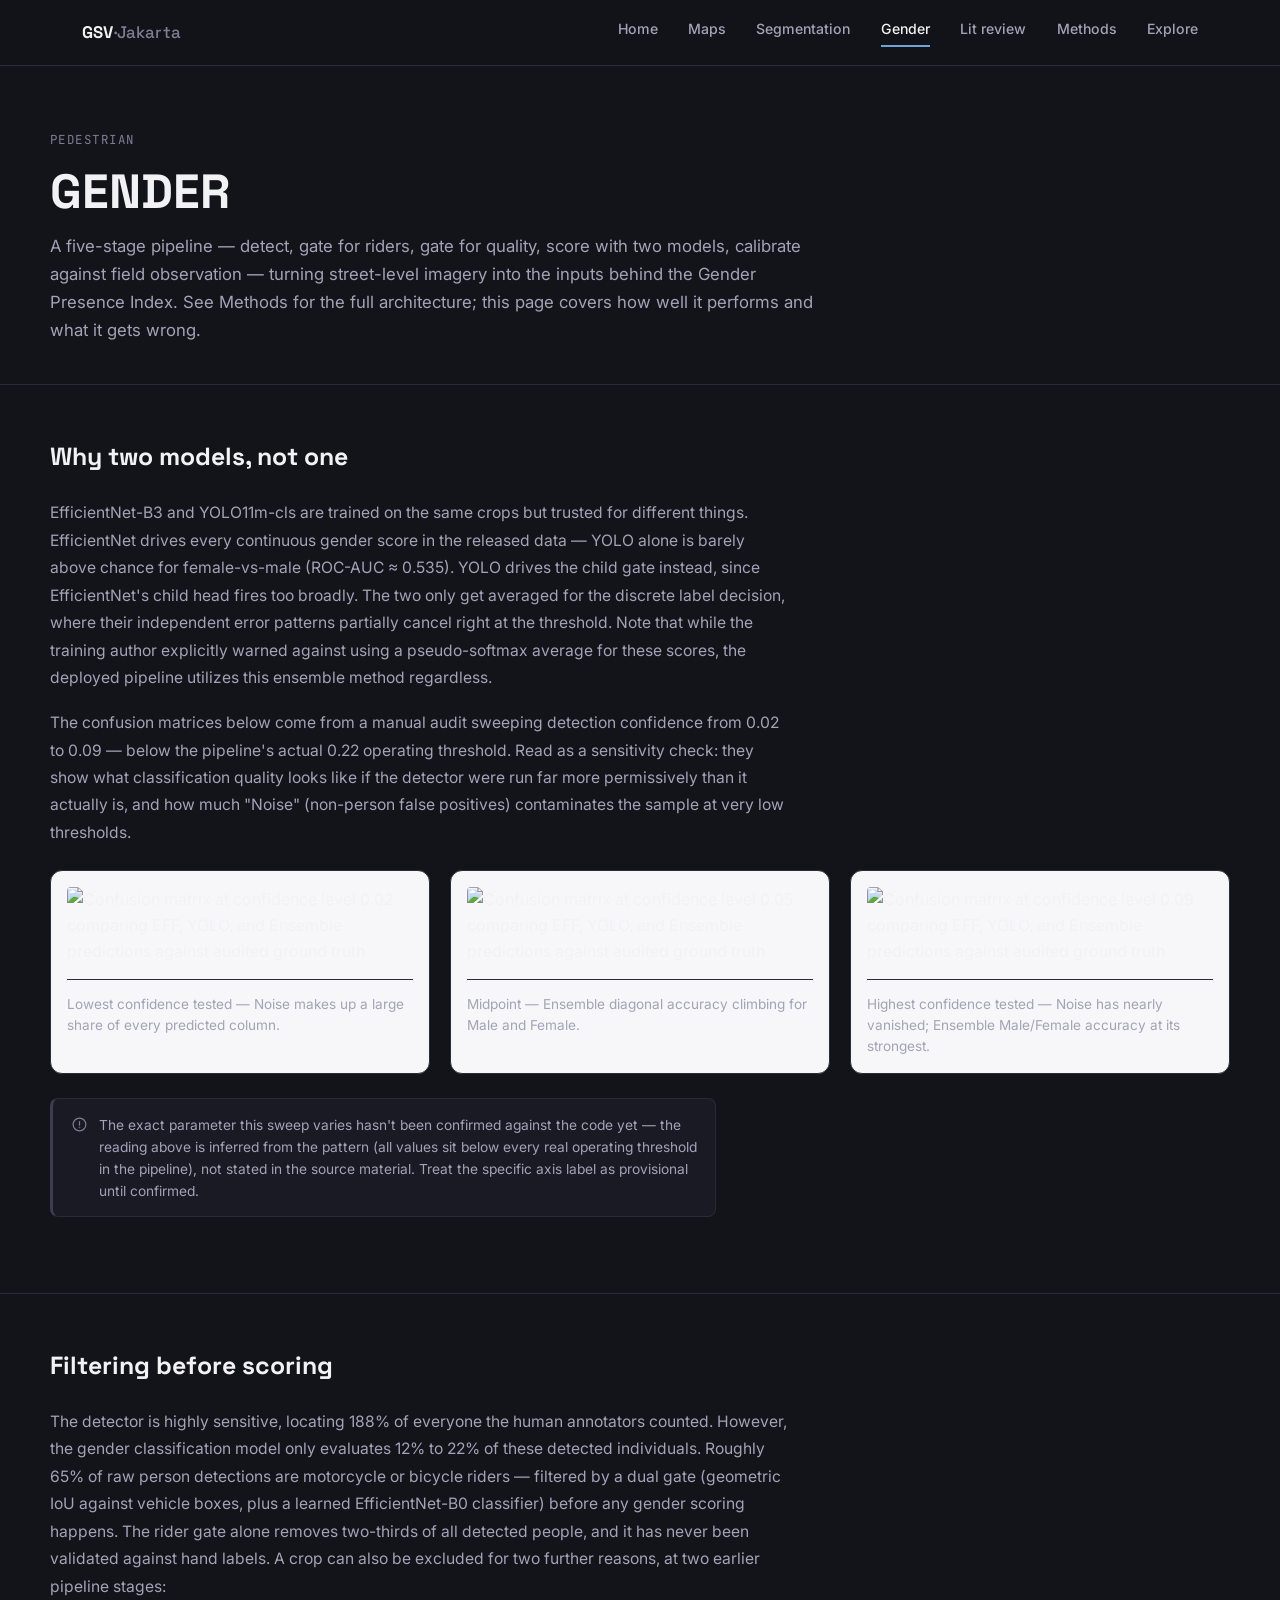
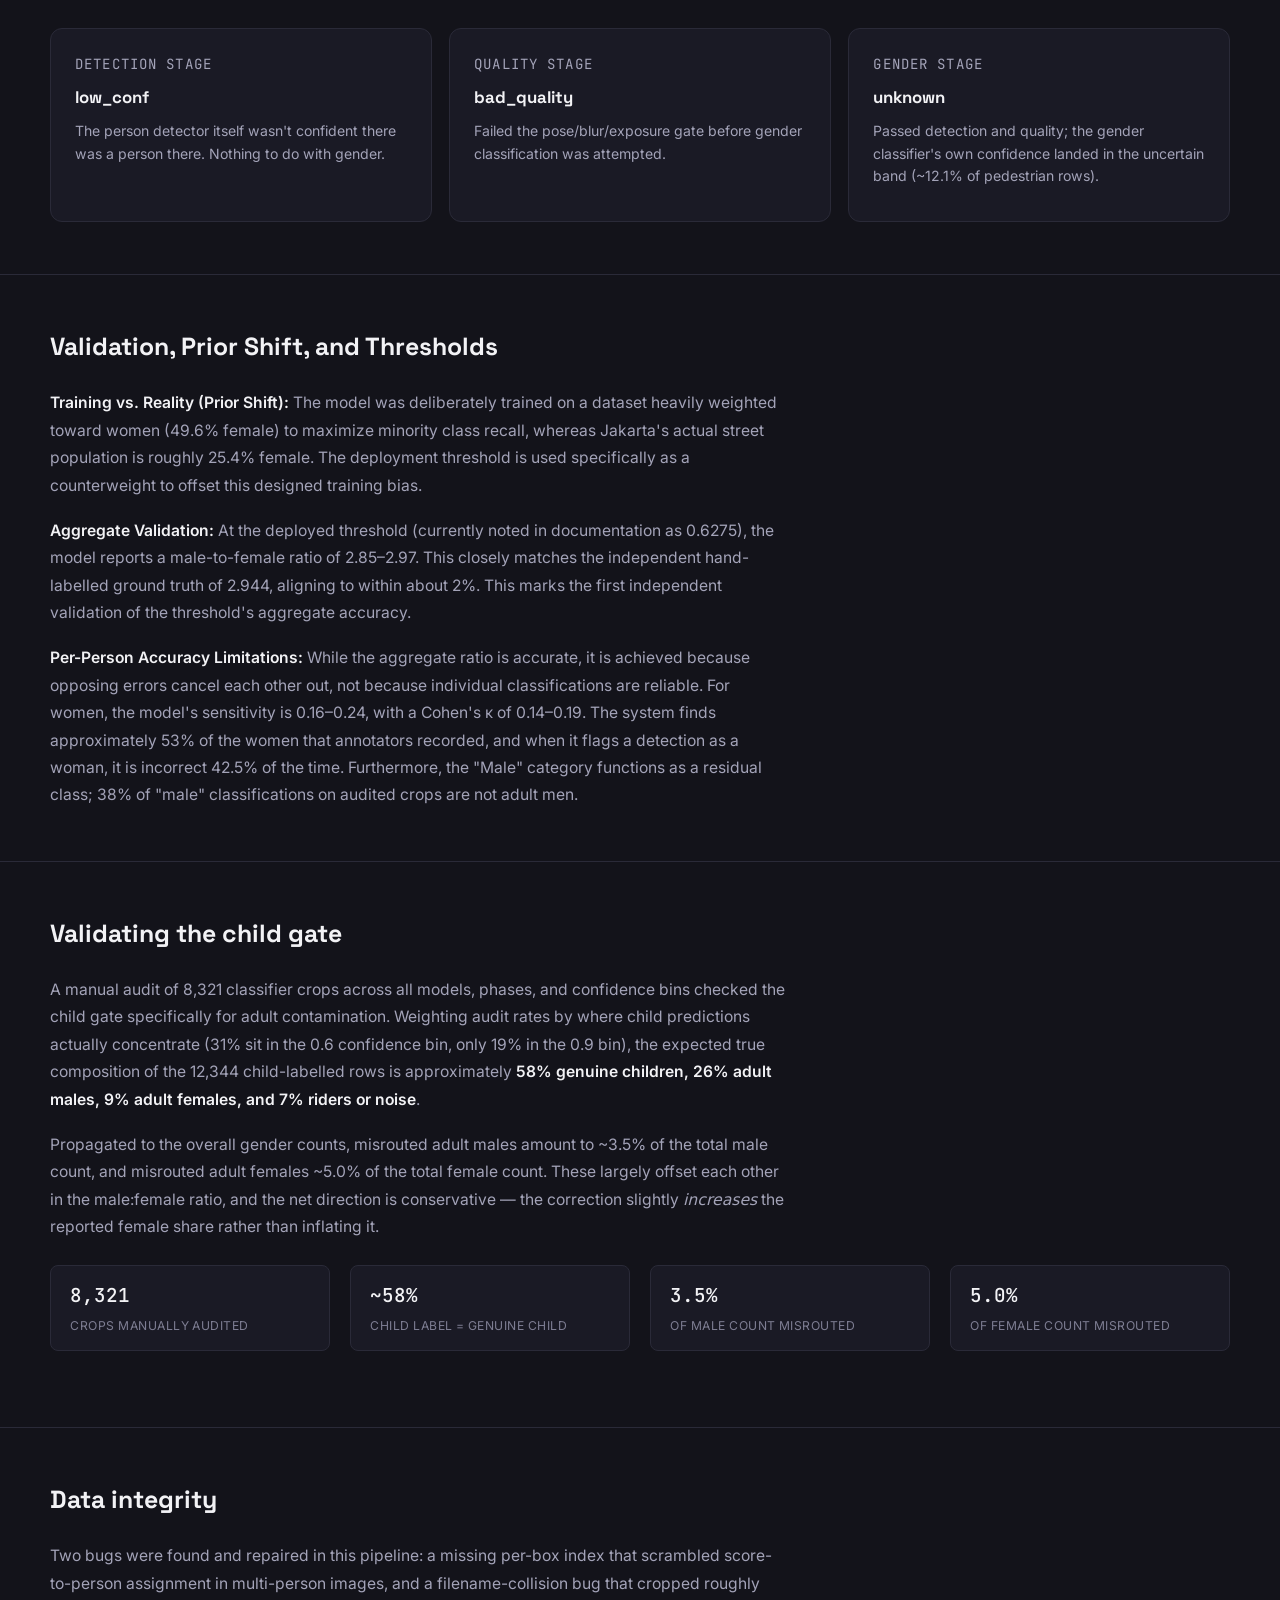
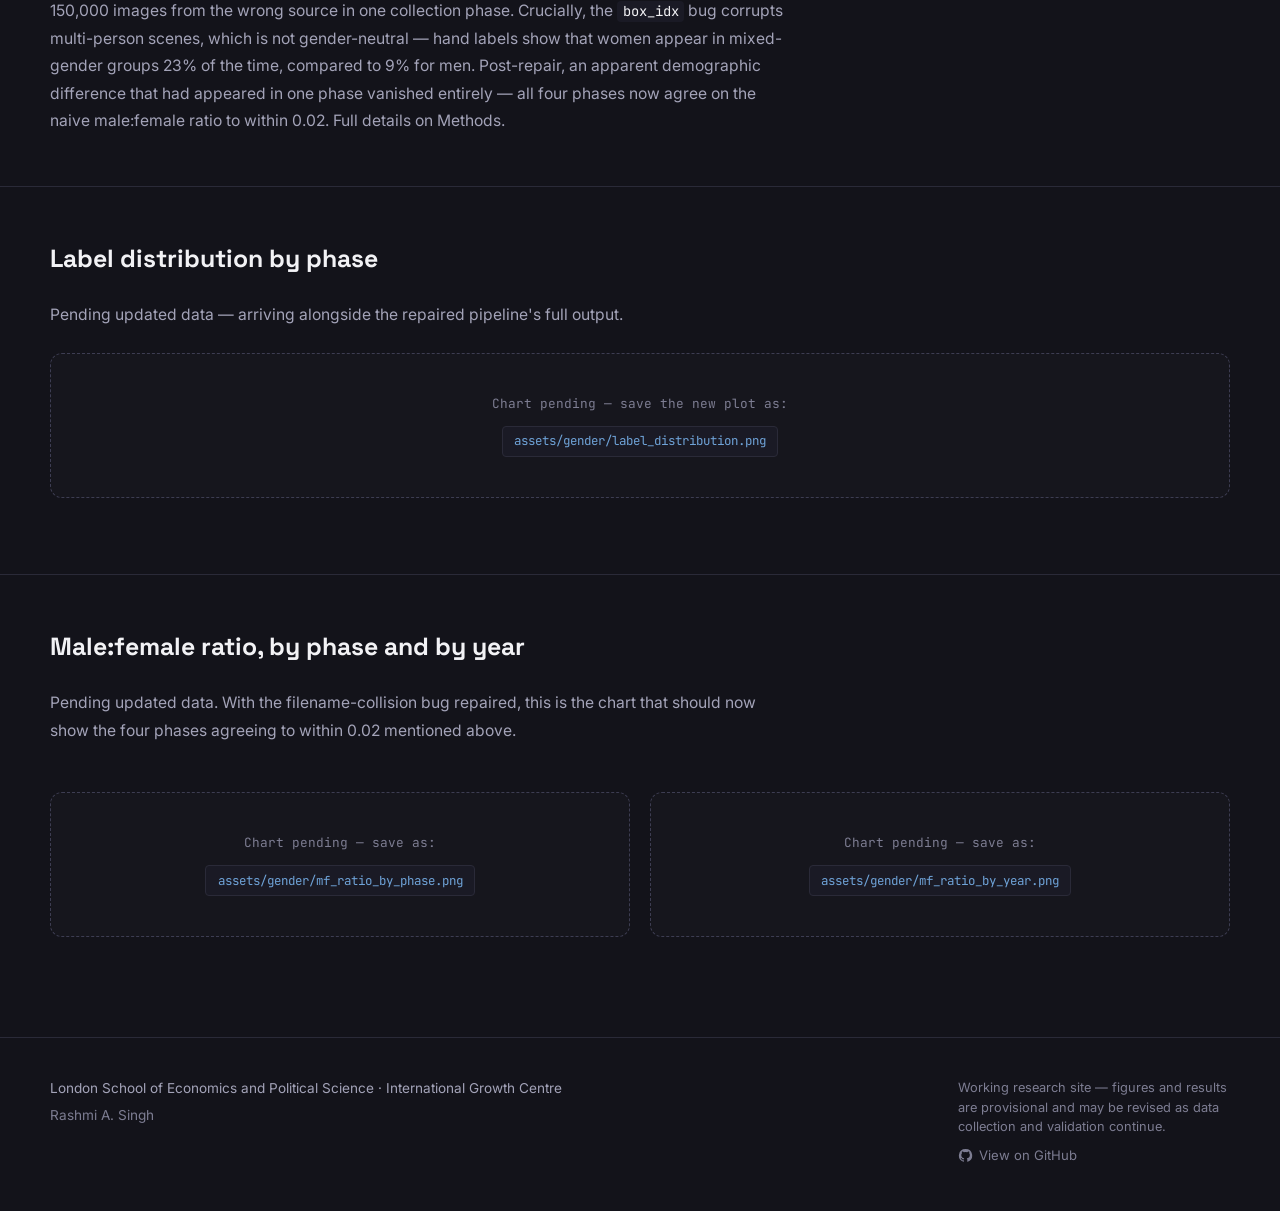
==== commit 4708c35d: "Refactor gender.html for clarity and consistency" ====
--- a/gender.html
+++ b/gender.html
@@ -41,8 +41,8 @@
     <div class="content-inner">
       <h2>Why two models, not one</h2>
       <div class="prose">
-        <p>EfficientNet-B3 and YOLO11m-cls are trained on the same crops but trusted for different things. EfficientNet drives every continuous gender score in the released data &mdash; YOLO alone is barely above chance for female-vs-male (ROC-AUC &asymp; 0.535)[cite: 4]. YOLO drives the child gate instead, since EfficientNet's child head fires too broadly[cite: 4]. The two only get averaged for the discrete label decision, where their independent error patterns partially cancel right at the threshold[cite: 4]. Note that while the training author explicitly warned against using a pseudo-softmax average for these scores, the deployed pipeline utilizes this ensemble method regardless[cite: 3].</p>
-        <p>The confusion matrices below come from a manual audit sweeping detection confidence from 0.02 to 0.09 &mdash; below the pipeline's actual 0.22 operating threshold[cite: 4]. Read as a sensitivity check: they show what classification quality looks like if the detector were run far more permissively than it actually is, and how much "Noise" (non-person false positives) contaminates the sample at very low thresholds[cite: 4].</p>
+        <p>EfficientNet-B3 and YOLO11m-cls are trained on the same crops but trusted for different things. EfficientNet drives every continuous gender score in the released data &mdash; YOLO alone is barely above chance for female-vs-male (ROC-AUC &asymp; 0.535). YOLO drives the child gate instead, since EfficientNet's child head fires too broadly. The two only get averaged for the discrete label decision, where their independent error patterns partially cancel right at the threshold. Note that while the training author explicitly warned against using a pseudo-softmax average for these scores, the deployed pipeline utilizes this ensemble method regardless.</p>
+        <p>The confusion matrices below come from a manual audit sweeping detection confidence from 0.02 to 0.09 &mdash; below the pipeline's actual 0.22 operating threshold. Read as a sensitivity check: they show what classification quality looks like if the detector were run far more permissively than it actually is, and how much "Noise" (non-person false positives) contaminates the sample at very low thresholds.</p>
       </div>
       <div class="figure-grid">
         <div class="figure-card">
@@ -66,7 +66,7 @@
       </div>
       <div class="caveat-note">
         <svg viewBox="0 0 24 24" fill="none" stroke="currentColor" stroke-width="1.7" stroke-linecap="round" stroke-linejoin="round" aria-hidden="true"><circle cx="12" cy="12" r="9"/><path d="M12 8v5"/><circle cx="12" cy="16.2" r="0.3" fill="currentColor"/></svg>
-        <span>The exact parameter this sweep varies hasn't been confirmed against the code yet &mdash; the reading above is inferred from the pattern (all values sit below every real operating threshold in the pipeline), not stated in the source material[cite: 4]. Treat the specific axis label as provisional until confirmed[cite: 4].</span>
+        <span>The exact parameter this sweep varies hasn't been confirmed against the code yet &mdash; the reading above is inferred from the pattern (all values sit below every real operating threshold in the pipeline), not stated in the source material. Treat the specific axis label as provisional until confirmed.</span>
       </div>
     </div>
   </section>
@@ -75,23 +75,23 @@
     <div class="content-inner">
       <h2>Filtering before scoring</h2>
       <div class="prose">
-        <p>The detector is highly sensitive, locating 188% of everyone the human annotators counted[cite: 1]. However, the gender classification model only evaluates 12% to 22% of these detected individuals[cite: 1, 3]. Roughly 65% of raw person detections are motorcycle or bicycle riders &mdash; filtered by a dual gate (geometric IoU against vehicle boxes, plus a learned EfficientNet-B0 classifier) before any gender scoring happens[cite: 4]. The rider gate alone removes two-thirds of all detected people, and it has never been validated against hand labels[cite: 1, 3]. A crop can also be excluded for two further reasons, at two earlier pipeline stages:</p>
+        <p>The detector is highly sensitive, locating 188% of everyone the human annotators counted. However, the gender classification model only evaluates 12% to 22% of these detected individuals. Roughly 65% of raw person detections are motorcycle or bicycle riders &mdash; filtered by a dual gate (geometric IoU against vehicle boxes, plus a learned EfficientNet-B0 classifier) before any gender scoring happens. The rider gate alone removes two-thirds of all detected people, and it has never been validated against hand labels. A crop can also be excluded for two further reasons, at two earlier pipeline stages:</p>
       </div>
       <div class="stage-grid">
         <div class="stage-card">
           <p class="card-eyebrow">Detection stage</p>
           <h3>low_conf</h3>
-          <p>The person detector itself wasn't confident there was a person there[cite: 4]. Nothing to do with gender[cite: 4].</p>
+          <p>The person detector itself wasn't confident there was a person there. Nothing to do with gender.</p>
         </div>
         <div class="stage-card">
           <p class="card-eyebrow">Quality stage</p>
           <h3>bad_quality</h3>
-          <p>Failed the pose/blur/exposure gate before gender classification was attempted[cite: 4].</p>
+          <p>Failed the pose/blur/exposure gate before gender classification was attempted.</p>
         </div>
         <div class="stage-card">
           <p class="card-eyebrow">Gender stage</p>
           <h3>unknown</h3>
-          <p>Passed detection and quality; the gender classifier's own confidence landed in the uncertain band (~12.1% of pedestrian rows)[cite: 4].</p>
+          <p>Passed detection and quality; the gender classifier's own confidence landed in the uncertain band (~12.1% of pedestrian rows).</p>
         </div>
       </div>
     </div>
@@ -101,9 +101,9 @@
     <div class="content-inner">
       <h2>Validation, Prior Shift, and Thresholds</h2>
       <div class="prose">
-        <p><strong>Training vs. Reality (Prior Shift):</strong> The model was deliberately trained on a dataset heavily weighted toward women (49.6% female) to maximize minority class recall, whereas Jakarta's actual street population is roughly 25.4% female[cite: 3]. The deployment threshold is used specifically as a counterweight to offset this designed training bias[cite: 3].</p>
-        <p><strong>Aggregate Validation:</strong> At the deployed threshold (currently noted in documentation as 0.6275), the model reports a male-to-female ratio of 2.85–2.97[cite: 1]. This closely matches the independent hand-labelled ground truth of 2.944, aligning to within about 2%[cite: 1]. This marks the first independent validation of the threshold's aggregate accuracy[cite: 1].</p>
-        <p><strong>Per-Person Accuracy Limitations:</strong> While the aggregate ratio is accurate, it is achieved because opposing errors cancel each other out, not because individual classifications are reliable[cite: 1]. For women, the model's sensitivity is 0.16–0.24, with a Cohen's &kappa; of 0.14–0.19[cite: 1]. The system finds approximately 53% of the women that annotators recorded, and when it flags a detection as a woman, it is incorrect 42.5% of the time[cite: 1]. Furthermore, the "Male" category functions as a residual class; 38% of "male" classifications on audited crops are not adult men[cite: 1, 3].</p>
+        <p><strong>Training vs. Reality (Prior Shift):</strong> The model was deliberately trained on a dataset heavily weighted toward women (49.6% female) to maximize minority class recall, whereas Jakarta's actual street population is roughly 25.4% female. The deployment threshold is used specifically as a counterweight to offset this designed training bias.</p>
+        <p><strong>Aggregate Validation:</strong> At the deployed threshold (currently noted in documentation as 0.6275), the model reports a male-to-female ratio of 2.85–2.97. This closely matches the independent hand-labelled ground truth of 2.944, aligning to within about 2%. This marks the first independent validation of the threshold's aggregate accuracy.</p>
+        <p><strong>Per-Person Accuracy Limitations:</strong> While the aggregate ratio is accurate, it is achieved because opposing errors cancel each other out, not because individual classifications are reliable. For women, the model's sensitivity is 0.16–0.24, with a Cohen's &kappa; of 0.14–0.19. The system finds approximately 53% of the women that annotators recorded, and when it flags a detection as a woman, it is incorrect 42.5% of the time. Furthermore, the "Male" category functions as a residual class; 38% of "male" classifications on audited crops are not adult men.</p>
       </div>
     </div>
   </section>
@@ -112,8 +112,8 @@
     <div class="content-inner">
       <h2>Validating the child gate</h2>
       <div class="prose">
-        <p>A manual audit of 8,321 classifier crops across all models, phases, and confidence bins checked the child gate specifically for adult contamination[cite: 4]. Weighting audit rates by where child predictions actually concentrate (31% sit in the 0.6 confidence bin, only 19% in the 0.9 bin), the expected true composition of the 12,344 child-labelled rows is approximately <strong>58% genuine children, 26% adult males, 9% adult females, and 7% riders or noise</strong>[cite: 4].</p>
-        <p>Propagated to the overall gender counts, misrouted adult males amount to ~3.5% of the total male count, and misrouted adult females ~5.0% of the total female count[cite: 4]. These largely offset each other in the male:female ratio, and the net direction is conservative &mdash; the correction slightly <em>increases</em> the reported female share rather than inflating it[cite: 4].</p>
+        <p>A manual audit of 8,321 classifier crops across all models, phases, and confidence bins checked the child gate specifically for adult contamination. Weighting audit rates by where child predictions actually concentrate (31% sit in the 0.6 confidence bin, only 19% in the 0.9 bin), the expected true composition of the 12,344 child-labelled rows is approximately <strong>58% genuine children, 26% adult males, 9% adult females, and 7% riders or noise</strong>.</p>
+        <p>Propagated to the overall gender counts, misrouted adult males amount to ~3.5% of the total male count, and misrouted adult females ~5.0% of the total female count. These largely offset each other in the male:female ratio, and the net direction is conservative &mdash; the correction slightly <em>increases</em> the reported female share rather than inflating it.</p>
       </div>
       <div class="stat-inline-row">
         <div class="stat-inline"><span class="stat-value">8,321</span><span class="stat-label">crops manually audited</span></div>
@@ -128,7 +128,7 @@
     <div class="content-inner">
       <h2>Data integrity</h2>
       <div class="prose">
-        <p>Two bugs were found and repaired in this pipeline: a missing per-box index that scrambled score-to-person assignment in multi-person images, and a filename-collision bug that cropped roughly 150,000 images from the wrong source in one collection phase[cite: 4]. Crucially, the <code>box_idx</code> bug corrupts multi-person scenes, which is not gender-neutral &mdash; hand labels show that women appear in mixed-gender groups 23% of the time, compared to 9% for men[cite: 3]. Post-repair, an apparent demographic difference that had appeared in one phase vanished entirely &mdash; all four phases now agree on the naive male:female ratio to within 0.02[cite: 4]. Full details on <a href="methods.html">Methods</a>.</p>
+        <p>Two bugs were found and repaired in this pipeline: a missing per-box index that scrambled score-to-person assignment in multi-person images, and a filename-collision bug that cropped roughly 150,000 images from the wrong source in one collection phase. Crucially, the <code>box_idx</code> bug corrupts multi-person scenes, which is not gender-neutral &mdash; hand labels show that women appear in mixed-gender groups 23% of the time, compared to 9% for men. Post-repair, an apparent demographic difference that had appeared in one phase vanished entirely &mdash; all four phases now agree on the naive male:female ratio to within 0.02. Full details on <a href="methods.html">Methods</a>.</p>
       </div>
     </div>
   </section>
@@ -137,7 +137,7 @@
     <div class="content-inner">
       <h2>Label distribution by phase</h2>
       <div class="prose">
-        <p>Pending updated data &mdash; arriving alongside the repaired pipeline's full output[cite: 4].</p>
+        <p>Pending updated data &mdash; arriving alongside the repaired pipeline's full output.</p>
       </div>
       <div class="figure-placeholder">
         <p class="figure-placeholder-label">Chart pending &mdash; save the new plot as:</p>
@@ -150,7 +150,7 @@
     <div class="content-inner">
       <h2>Male:female ratio, by phase and by year</h2>
       <div class="prose">
-        <p>Pending updated data[cite: 4]. With the filename-collision bug repaired, this is the chart that should now show the four phases agreeing to within 0.02 mentioned above[cite: 4].</p>
+        <p>Pending updated data. With the filename-collision bug repaired, this is the chart that should now show the four phases agreeing to within 0.02 mentioned above.</p>
       </div>
       <div class="figure-grid">
         <div class="figure-placeholder">
